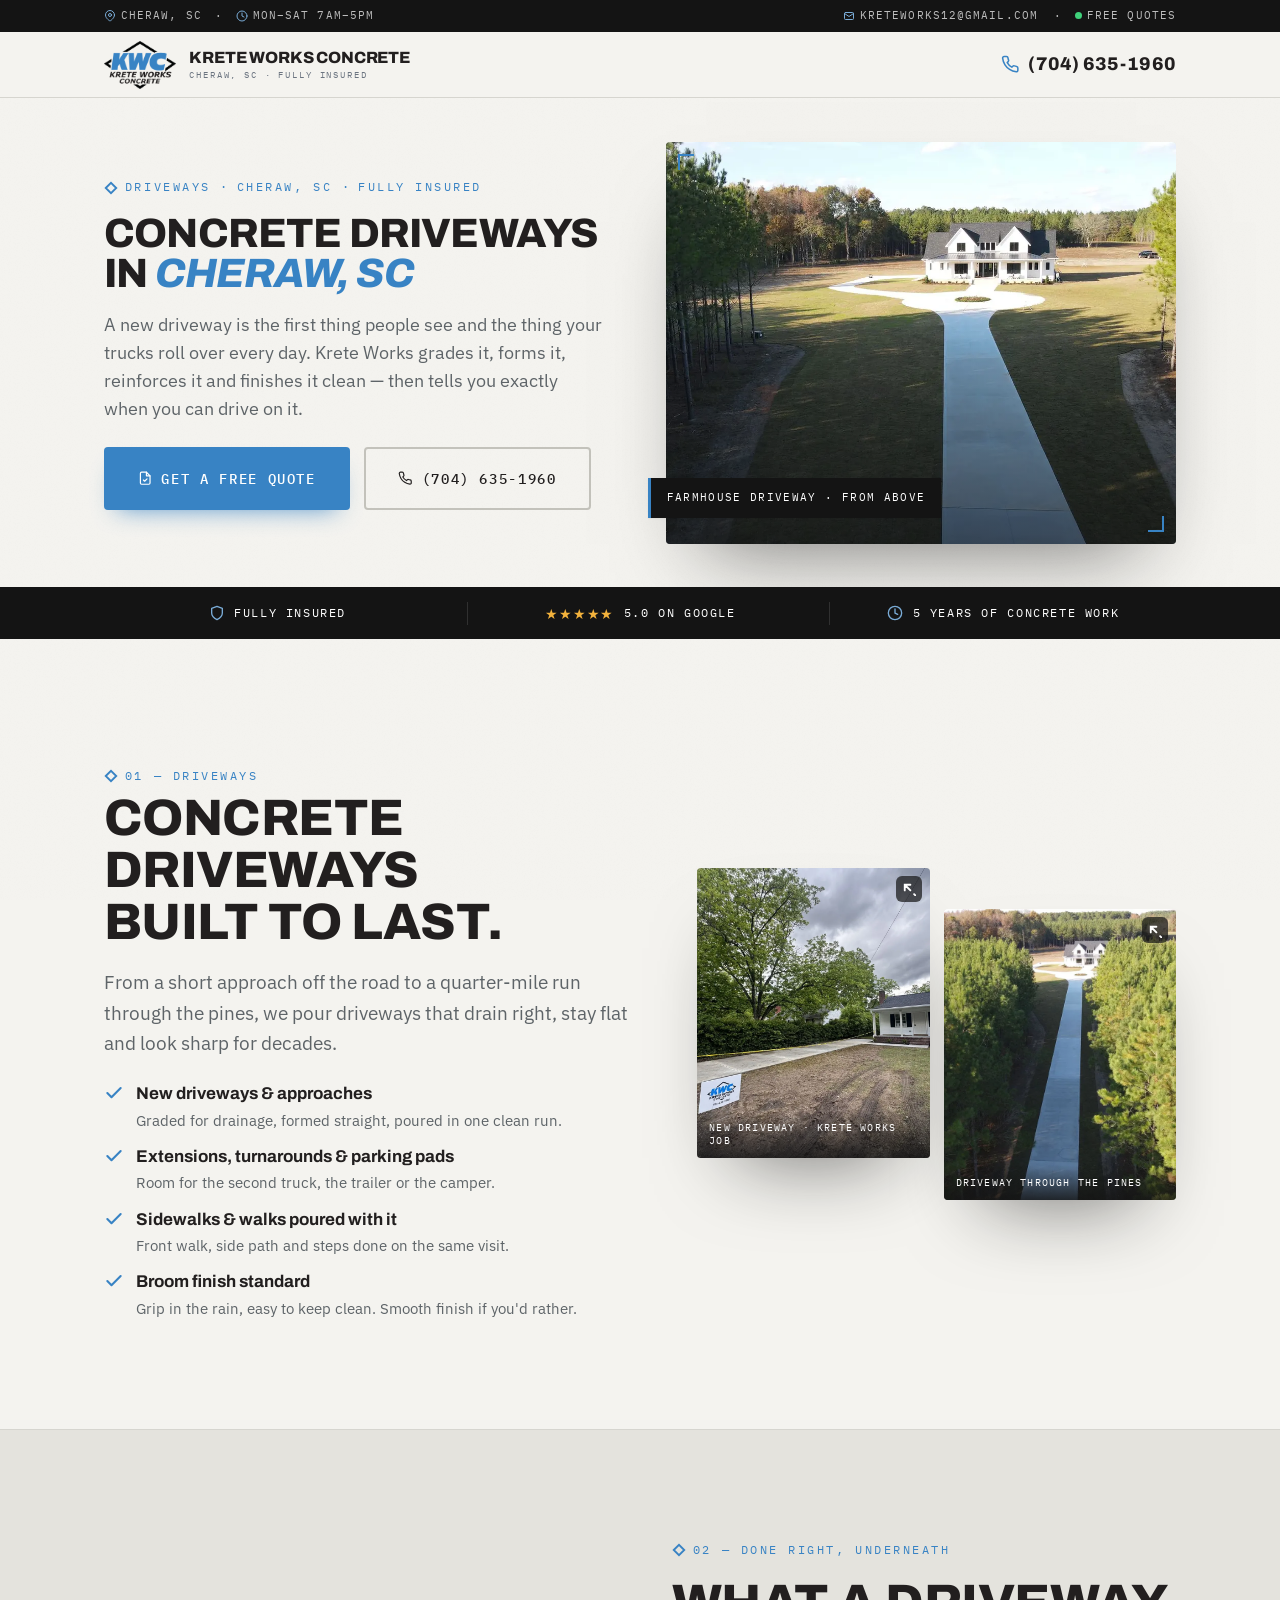
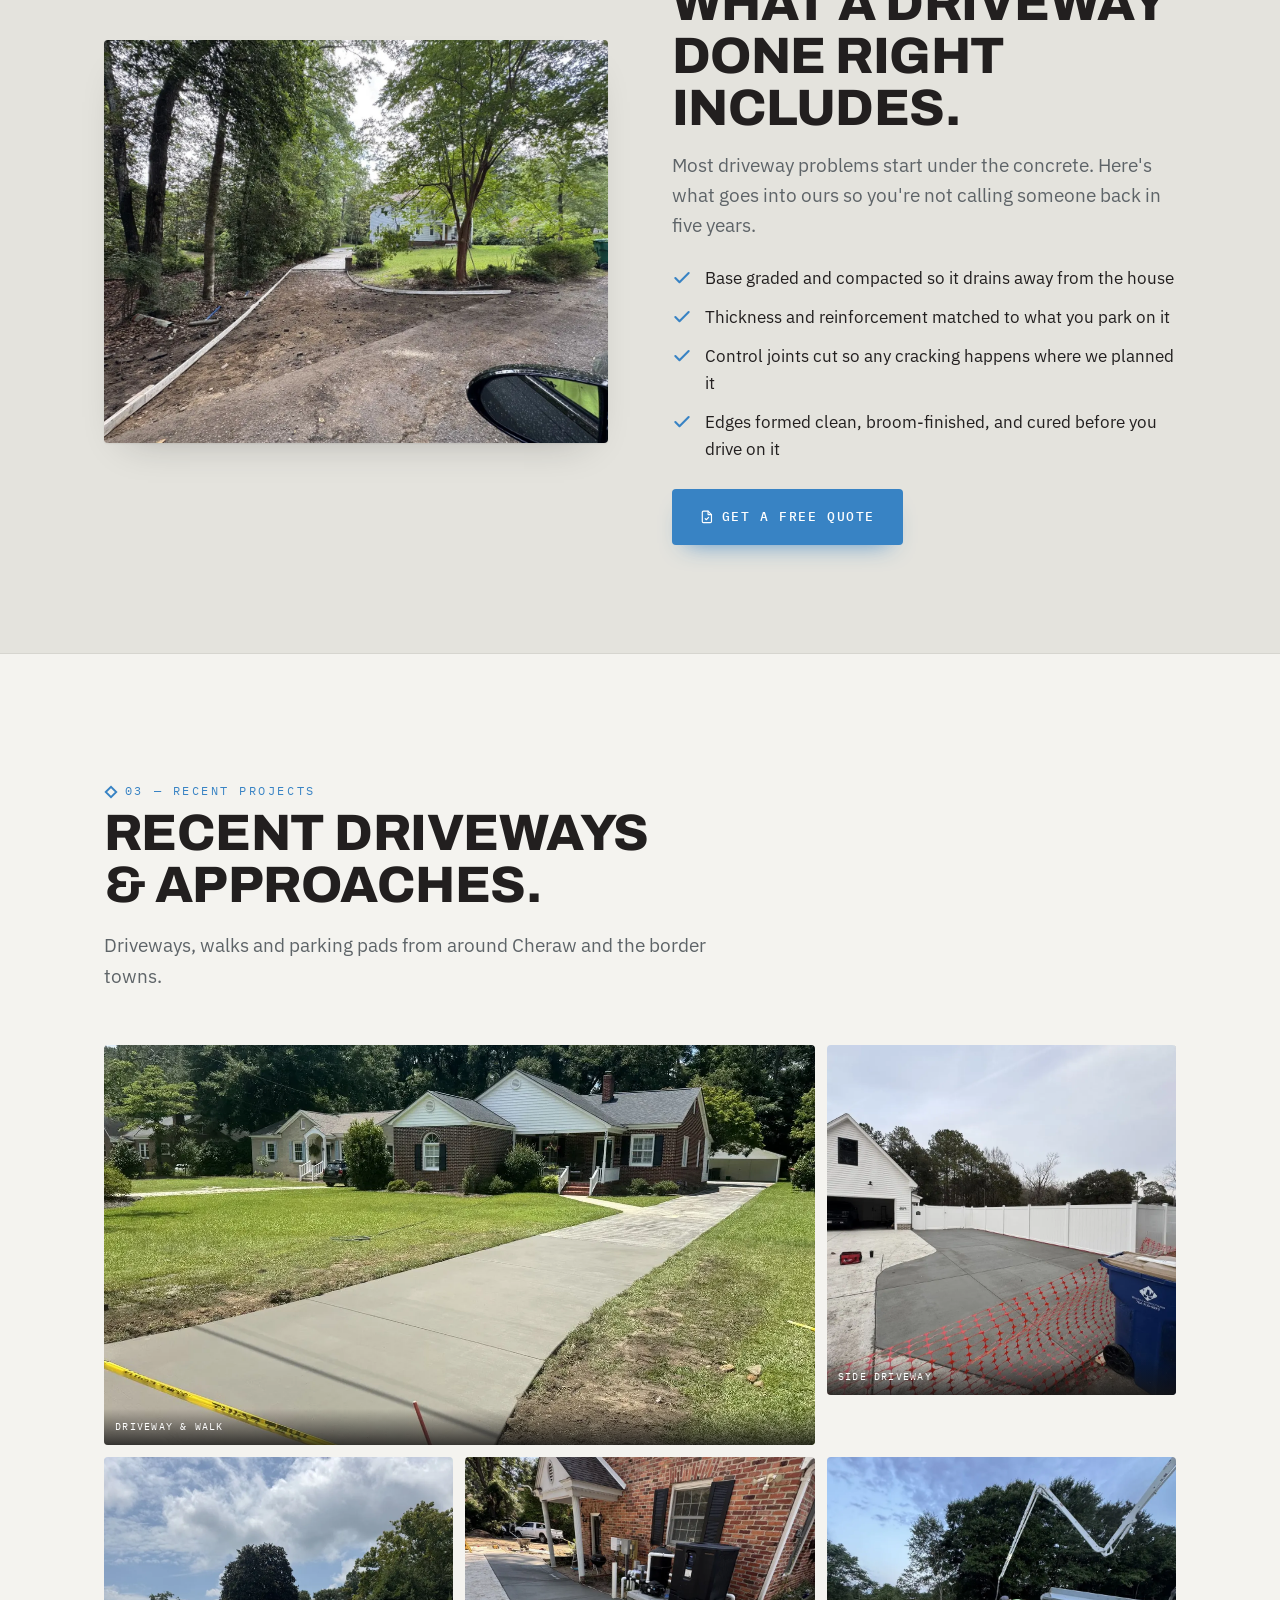
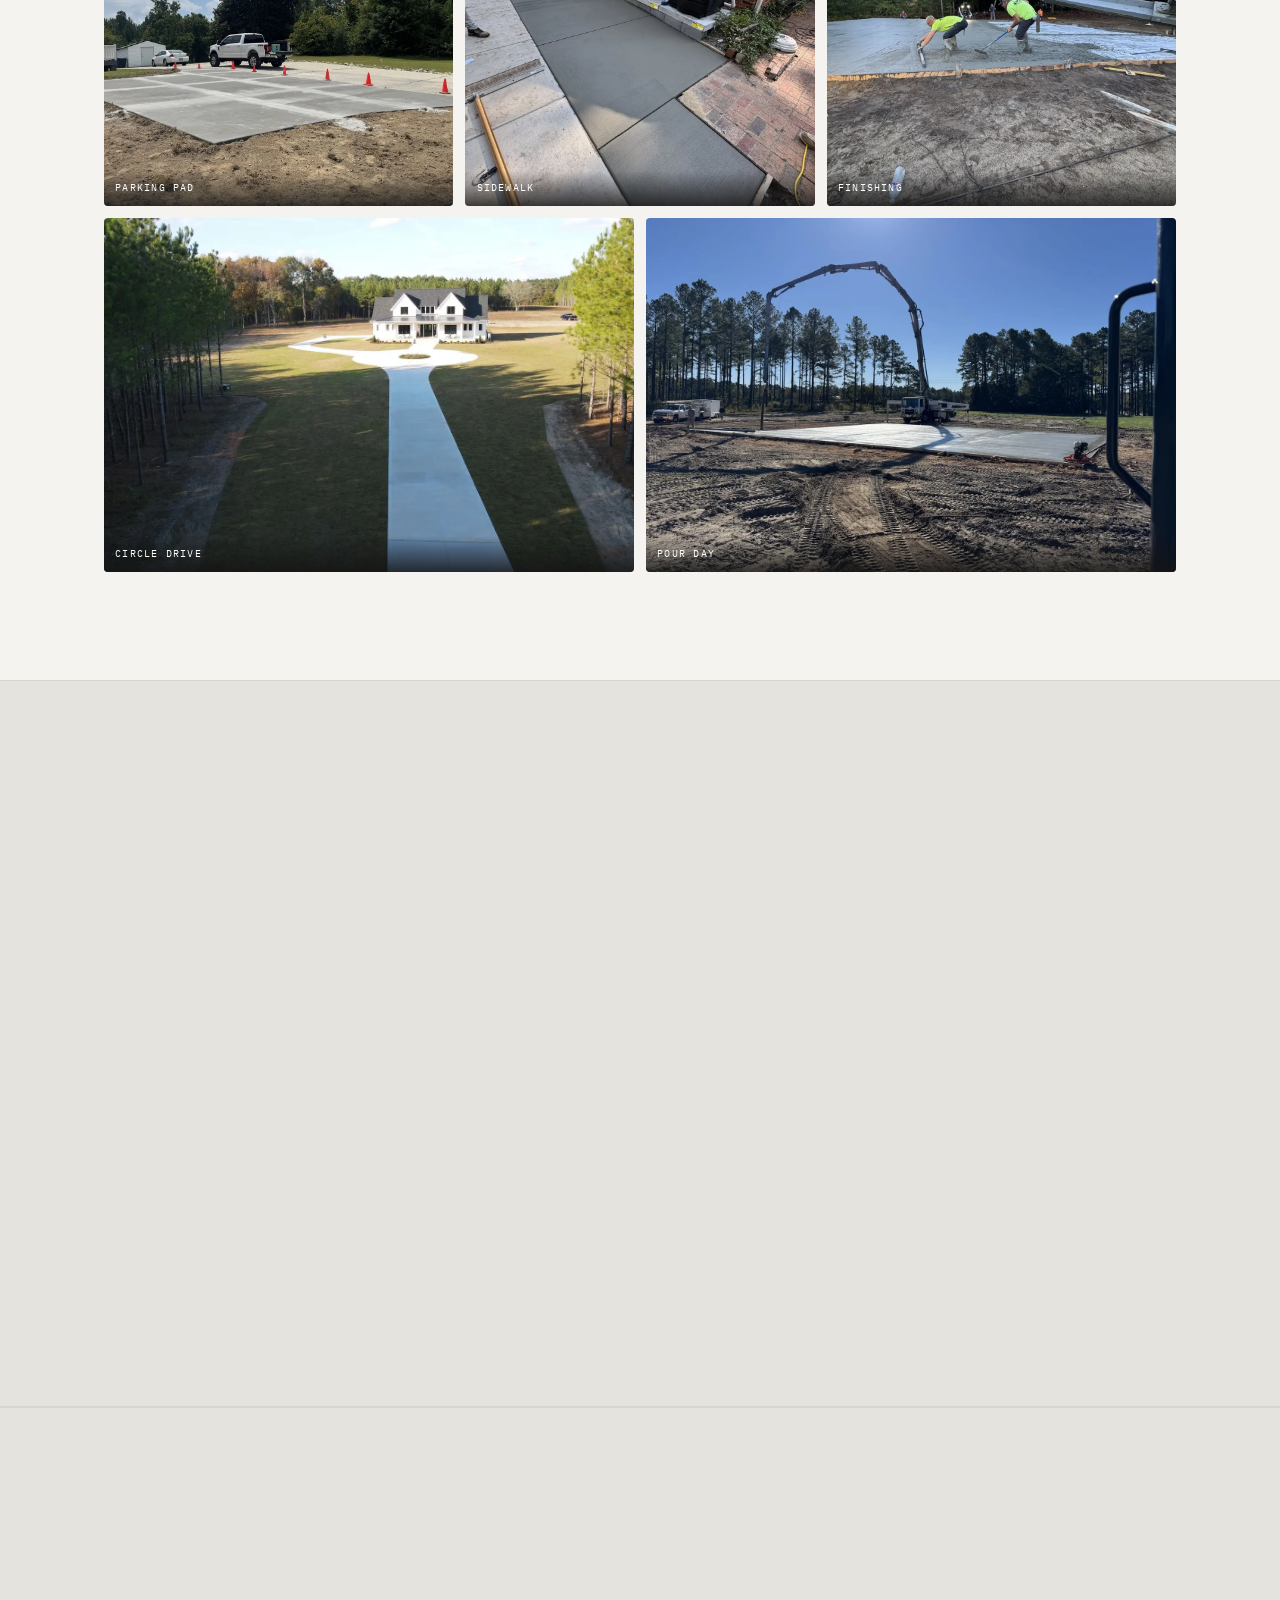
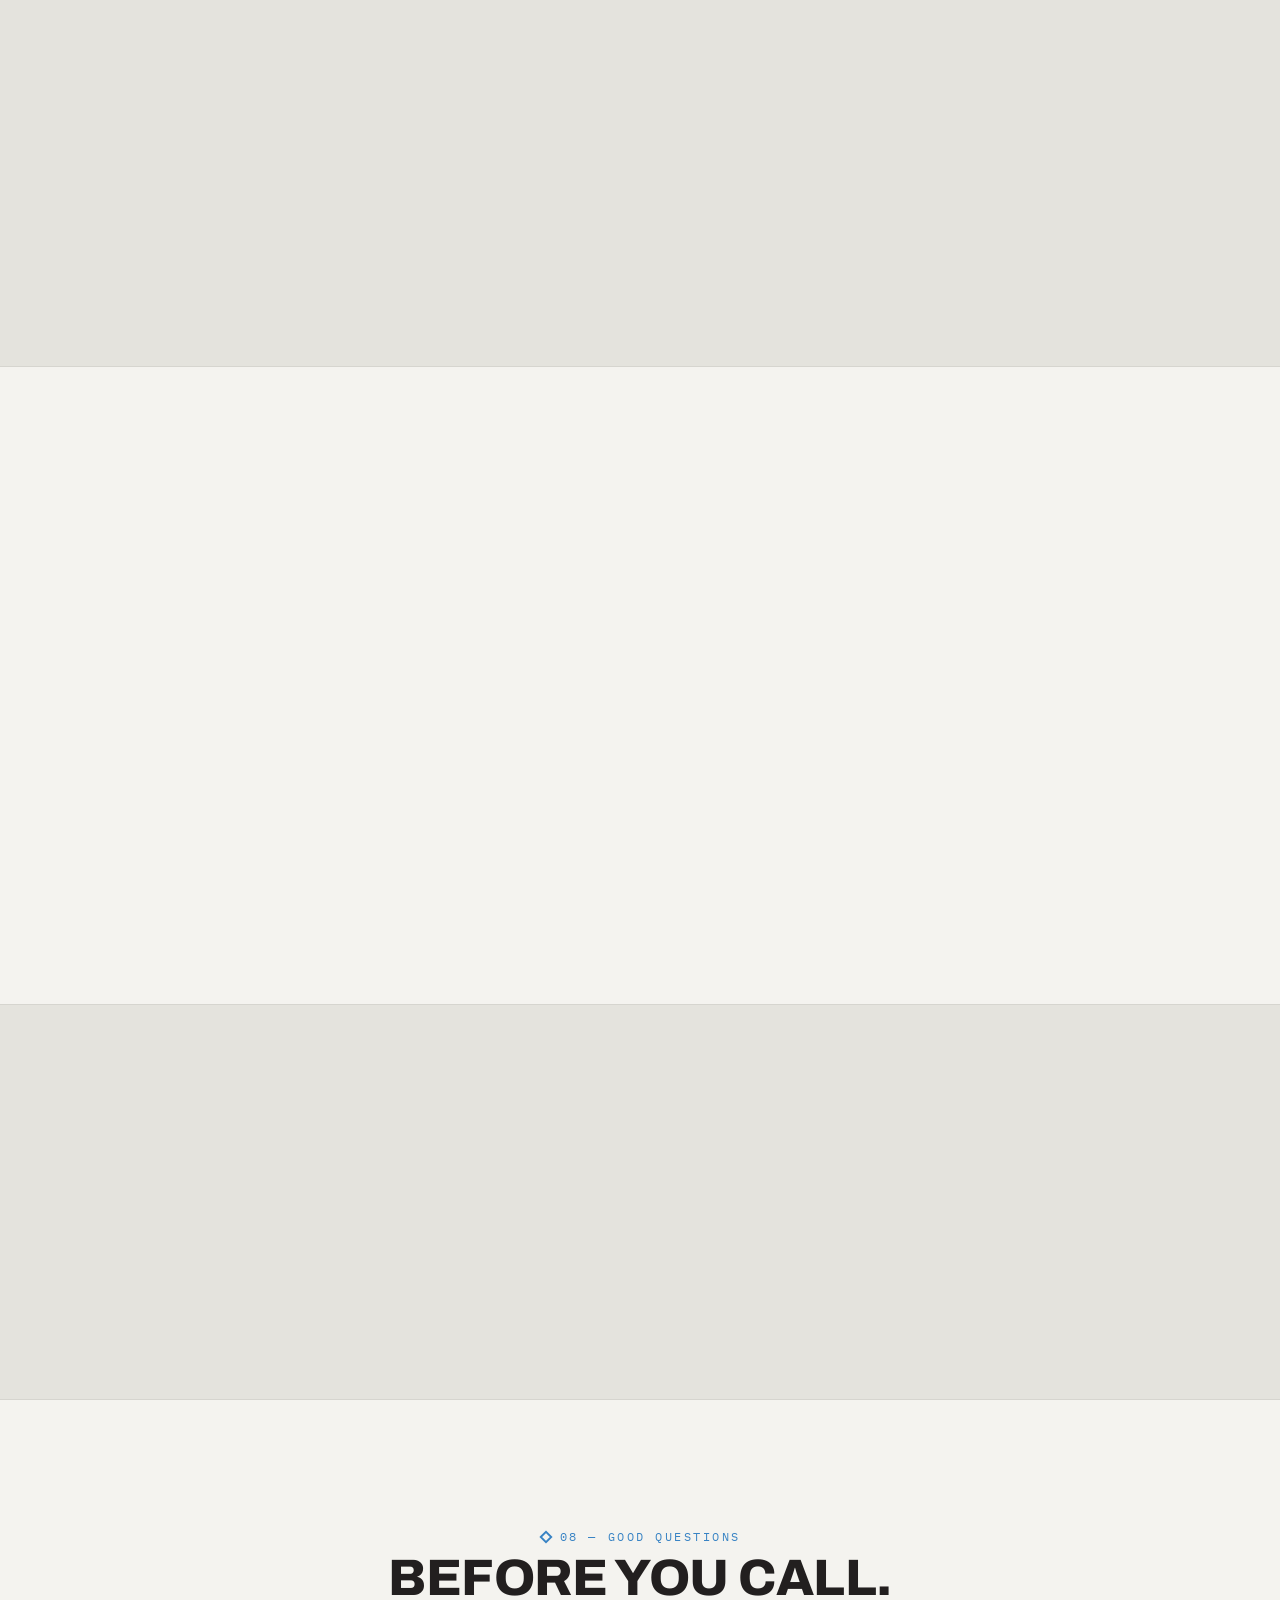
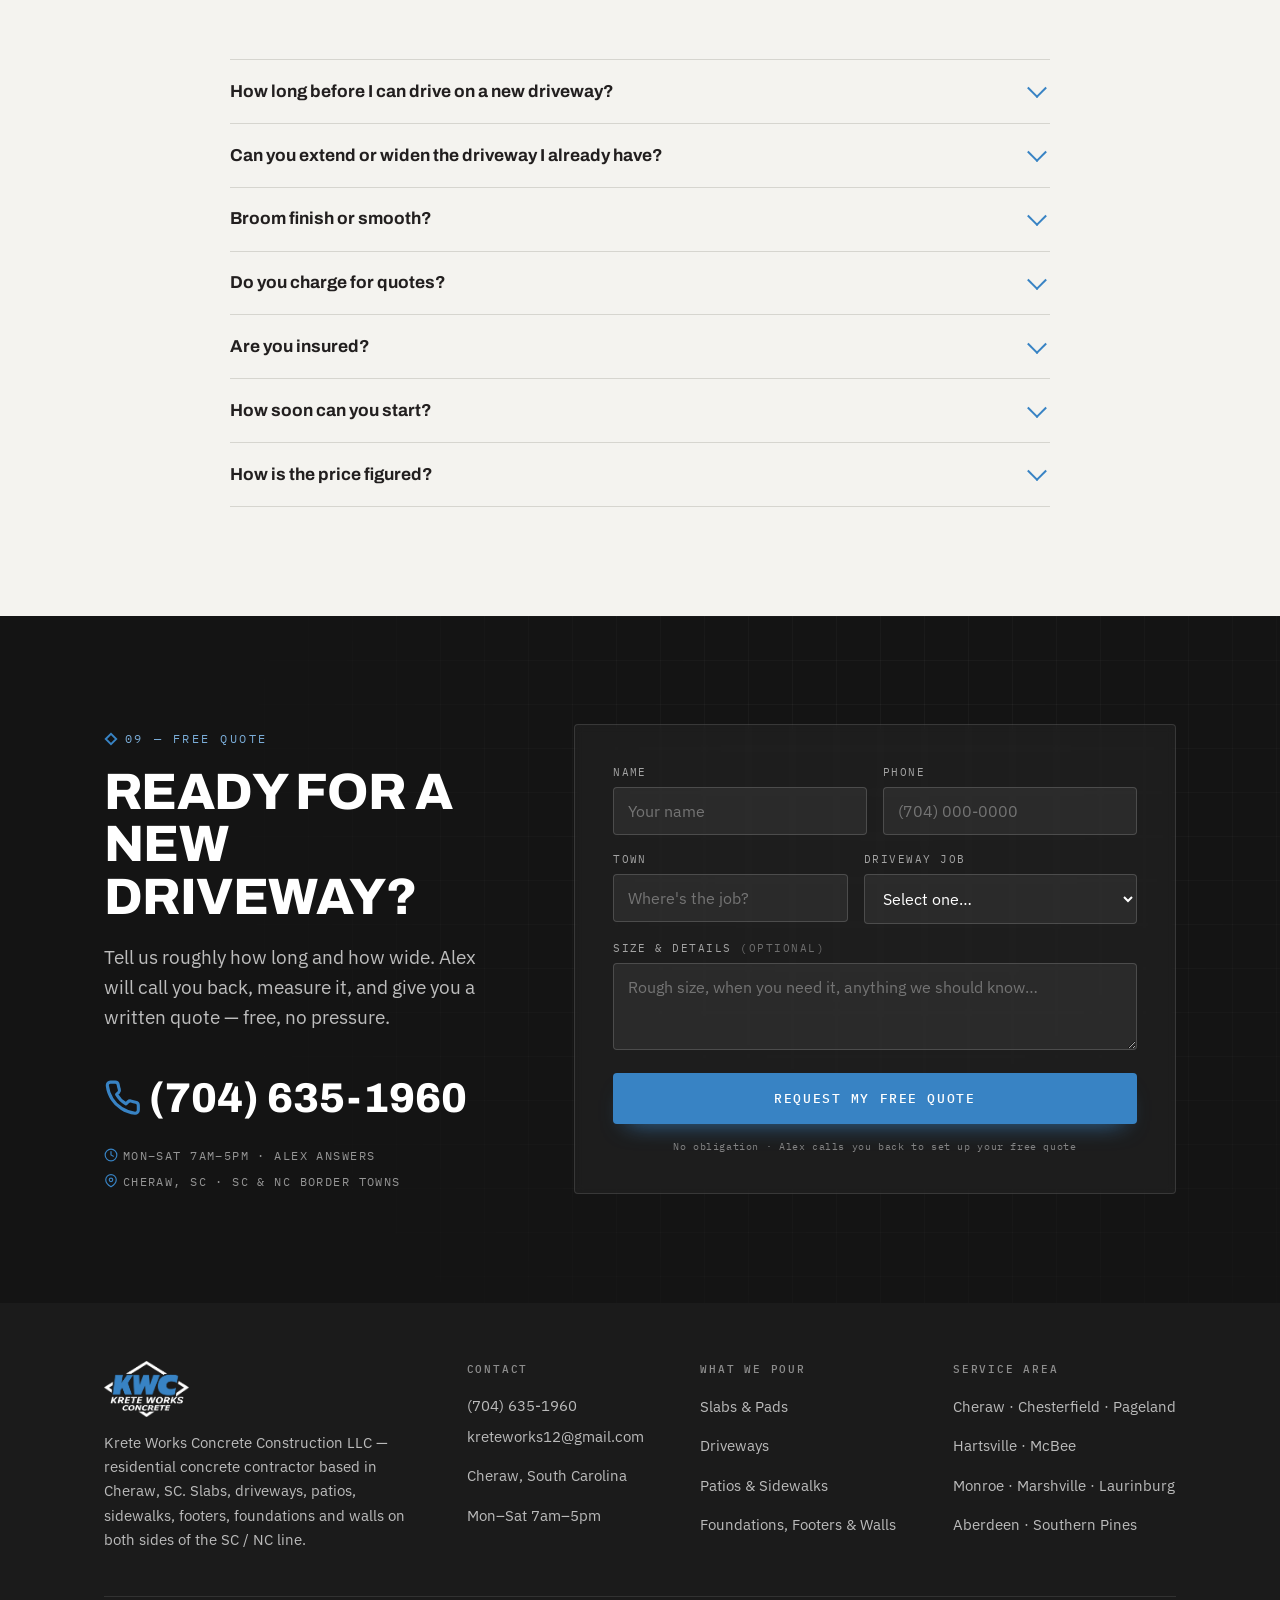
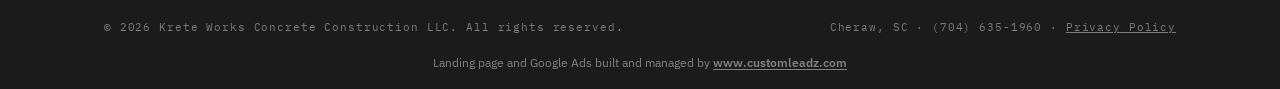
==== driveways.html @ 8f60ac1b "Krete Works Concrete — three Google Ads landing pages (v1) Concrete contractor / slabs & pads / driv" ====
<!DOCTYPE html>
<html lang="en">
<head>
<meta charset="UTF-8">
<meta name="viewport" content="width=device-width, initial-scale=1.0, viewport-fit=cover">
<!-- ===== TRACKING — fill in once the Google Ads account exists (see README.md) =====
<script async src="https://www.googletagmanager.com/gtag/js?id=AW-XXXXXXXXXX"></script>
<script>
  gtag('js', new Date());
  gtag('config', 'AW-XXXXXXXXXX');
  gtag('config', 'AW-XXXXXXXXXX/CALLS_FROM_WEBSITE_LABEL', { 'phone_conversion_number': '(704) 635-1960' });
</script>
===== -->
<script>window.dataLayer = window.dataLayer || []; function gtag(){ dataLayer.push(arguments); }</script>
<script>
if ('scrollRestoration' in history) history.scrollRestoration = 'manual';
addEventListener('pageshow', function () { if (!location.hash) window.scrollTo(0, 0); });
</script>
<title>Concrete Driveways in Cheraw, SC — Krete Works Concrete</title>
<meta name="description" content="New concrete driveways, extensions and approaches in Cheraw, SC and the SC / NC border towns. Fully insured, 5-star rated concrete contractor. Free quotes — (704) 635-1960.">
<meta name="robots" content="noindex, follow">
<link rel="canonical" href="https://kreteworks.vercel.app/driveways">
<link rel="icon" href="images/favicon.png">
<link rel="preconnect" href="https://fonts.googleapis.com">
<link rel="preconnect" href="https://fonts.gstatic.com" crossorigin>
<link href="https://fonts.googleapis.com/css2?family=Archivo:ital,wght@0,700;0,800;0,900;1,800;1,900&family=IBM+Plex+Mono:wght@400;500;600&family=IBM+Plex+Sans:wght@400;500;600&display=swap" rel="stylesheet">
<link rel="stylesheet" href="css/styles.css">
</head>
<body>

<!-- ============ INFO BAR ============ -->
<div class="info-bar">
  <div class="wrap">
    <span><svg viewBox="0 0 24 24" fill="none" stroke="currentColor" stroke-width="2" stroke-linecap="round"><path d="M21 10c0 7-9 12-9 12s-9-5-9-12a9 9 0 0 1 18 0z"/><circle cx="12" cy="10" r="3"/></svg>Cheraw, SC<span class="hide-m"> &nbsp;·&nbsp; <svg viewBox="0 0 24 24" fill="none" stroke="currentColor" stroke-width="2" stroke-linecap="round"><circle cx="12" cy="12" r="10"/><path d="M12 6v6l4 2"/></svg>Mon–Sat 7am–5pm</span></span>
    <span><span class="hide-m"><svg viewBox="0 0 24 24" fill="none" stroke="currentColor" stroke-width="2" stroke-linecap="round"><rect x="3" y="5" width="18" height="14" rx="2"/><path d="m3 7 9 6 9-6"/></svg>kreteworks12@gmail.com &nbsp;·&nbsp;</span><span class="dot"></span>Free Quotes</span>
  </div>
</div>

<!-- ============ HEADER ============ -->
<header class="site-header">
  <div class="wrap">
    <div class="brand">
      <img src="images/logo.png" alt="Krete Works Concrete logo" width="776" height="514">
      <span class="brand-txt"><b>Krete Works Concrete</b><span>Cheraw, SC · Fully Insured</span></span>
    </div>
    <a class="header-phone" href="tel:+17046351960"><svg viewBox="0 0 24 24" fill="none" stroke="currentColor" stroke-width="2" stroke-linecap="round" stroke-linejoin="round"><path d="M22 16.92v3a2 2 0 0 1-2.18 2 19.79 19.79 0 0 1-8.63-3.07 19.5 19.5 0 0 1-6-6 19.79 19.79 0 0 1-3.07-8.67A2 2 0 0 1 4.11 2h3a2 2 0 0 1 2 1.72c.13.96.36 1.9.7 2.81a2 2 0 0 1-.45 2.11L8.09 9.91a16 16 0 0 0 6 6l1.27-1.27a2 2 0 0 1 2.11-.45c.9.34 1.85.57 2.81.7A2 2 0 0 1 22 16.92z"/></svg><span class="num">(704) 635-1960</span></a>
  </div>
</header>

<!-- ============ HERO ============ -->
<section class="hero">
  <div class="wrap hero-inner">
    <div class="hero-copy">
      <p class="eyebrow reveal">Driveways · <span class="hide-m">Cheraw, SC · </span>Fully Insured</p>
      <h1 class="h-xl reveal d1">Concrete Driveways<br>in <span class="accent" data-city>Cheraw, SC</span></h1>
      <p class="lead reveal d2">A new driveway is the first thing people see and the thing your trucks roll over every day. Krete Works grades it, forms it, reinforces it and finishes it clean — then tells you exactly when you can drive on it.</p>
      <div class="hero-actions reveal d3">
        <a class="btn btn-primary btn-lg" href="#quote"><svg viewBox="0 0 24 24" fill="none" stroke="currentColor" stroke-width="2" stroke-linecap="round" stroke-linejoin="round"><path d="M14 2H6a2 2 0 0 0-2 2v16a2 2 0 0 0 2 2h12a2 2 0 0 0 2-2V8z"/><path d="M14 2v6h6M9 15l2 2 4-4"/></svg>Get a Free Quote</a>
        <a class="btn btn-ghost btn-lg" href="tel:+17046351960"><svg viewBox="0 0 24 24" fill="none" stroke="currentColor" stroke-width="2" stroke-linecap="round" stroke-linejoin="round"><path d="M22 16.92v3a2 2 0 0 1-2.18 2 19.79 19.79 0 0 1-8.63-3.07 19.5 19.5 0 0 1-6-6 19.79 19.79 0 0 1-3.07-8.67A2 2 0 0 1 4.11 2h3a2 2 0 0 1 2 1.72c.13.96.36 1.9.7 2.81a2 2 0 0 1-.45 2.11L8.09 9.91a16 16 0 0 0 6 6l1.27-1.27a2 2 0 0 1 2.11-.45c.9.34 1.85.57 2.81.7A2 2 0 0 1 22 16.92z"/></svg>(704) 635-1960</a>
      </div>
    </div>
    <div class="hero-media reveal d2">
      <div class="frame">
        <span class="corner-tick tl"></span>
        <span class="corner-tick br"></span>
        <img src="images/driveway-drone-house.webp" alt="Drone view of a long new concrete driveway and circle drive leading to a white farmhouse" width="1400" height="788" fetchpriority="high">
      </div>
      <span class="hero-tag">Farmhouse driveway · from above</span>
    </div>
  </div>
</section>

<!-- ============ TRUST STRIP ============ -->
<div class="trust-strip">
  <div class="wrap">
    <div class="t"><svg viewBox="0 0 24 24" fill="none" stroke="currentColor" stroke-width="2" stroke-linecap="round" stroke-linejoin="round"><path d="M12 22s8-4 8-10V5l-8-3-8 3v7c0 6 8 10 8 10z"/></svg>Fully Insured</div>
    <div class="t"><span class="stars">★★★★★</span>5.0 on Google</div>
    <div class="t"><svg viewBox="0 0 24 24" fill="none" stroke="currentColor" stroke-width="2" stroke-linecap="round"><circle cx="12" cy="12" r="10"/><path d="M12 6v6l4 2"/></svg>5 Years of Concrete Work</div>
  </div>
</div>

<!-- ============ THE WORK ============ -->
<section class="section" id="work">
  <div class="wrap work">
    <div class="work-copy reveal">
      <div class="section-head">
        <p class="eyebrow">01 — Driveways</p>
        <h2 class="h-lg">Concrete driveways<br>built to last.</h2>
        <p class="lead">From a short approach off the road to a quarter-mile run through the pines, we pour driveways that drain right, stay flat and look sharp for decades.</p>
      </div>
      <ul class="work-list">
        <li><svg viewBox="0 0 24 24" fill="none" stroke="currentColor" stroke-width="2.5" stroke-linecap="round" stroke-linejoin="round"><path d="M20 6 9 17l-5-5"/></svg><div><b>New driveways &amp; approaches</b><span>Graded for drainage, formed straight, poured in one clean run.</span></div></li>
        <li><svg viewBox="0 0 24 24" fill="none" stroke="currentColor" stroke-width="2.5" stroke-linecap="round" stroke-linejoin="round"><path d="M20 6 9 17l-5-5"/></svg><div><b>Extensions, turnarounds &amp; parking pads</b><span>Room for the second truck, the trailer or the camper.</span></div></li>
        <li><svg viewBox="0 0 24 24" fill="none" stroke="currentColor" stroke-width="2.5" stroke-linecap="round" stroke-linejoin="round"><path d="M20 6 9 17l-5-5"/></svg><div><b>Sidewalks &amp; walks poured with it</b><span>Front walk, side path and steps done on the same visit.</span></div></li>
        <li><svg viewBox="0 0 24 24" fill="none" stroke="currentColor" stroke-width="2.5" stroke-linecap="round" stroke-linejoin="round"><path d="M20 6 9 17l-5-5"/></svg><div><b>Broom finish standard</b><span>Grip in the rain, easy to keep clean. Smooth finish if you'd rather.</span></div></li>
      </ul>
    </div>
    <div class="work-pics reveal d1">
      <button type="button" class="work-pic" aria-label="Expand photo: New driveway · Krete Works job"><img src="images/driveway-yard-sign.webp" alt="New concrete driveway at a white house with a Krete Works yard sign" loading="lazy" width="1400" height="1050"><span class="cap">New driveway · Krete Works job</span></button>
      <button type="button" class="work-pic" aria-label="Expand photo: Driveway through the pines"><img src="images/hero-driveway-drone.webp" alt="Drone view of a concrete driveway through pine trees" loading="lazy" width="1400" height="1050"><span class="cap">Driveway through the pines</span></button>
    </div>
  </div>
</section>

<!-- ============ DONE RIGHT, UNDERNEATH ============ -->
<section class="section band">
  <div class="wrap split">
    <div class="split-media reveal"><img src="images/driveway-wooded.webp" alt="New concrete driveway through a wooded lot to a white house" loading="lazy" width="1400" height="1050"></div>
    <div class="reveal d1">
      <p class="eyebrow">02 — Done Right, Underneath</p>
      <h2 class="h-lg">What a driveway<br>done right includes.</h2>
      <p class="lead" style="margin-top:1rem">Most driveway problems start under the concrete. Here's what goes into ours so you're not calling someone back in five years.</p>
      <ul><li><svg viewBox="0 0 24 24" fill="none" stroke="currentColor" stroke-width="2.5" stroke-linecap="round" stroke-linejoin="round"><path d="M20 6 9 17l-5-5"/></svg> Base graded and compacted so it drains away from the house</li><li><svg viewBox="0 0 24 24" fill="none" stroke="currentColor" stroke-width="2.5" stroke-linecap="round" stroke-linejoin="round"><path d="M20 6 9 17l-5-5"/></svg> Thickness and reinforcement matched to what you park on it</li><li><svg viewBox="0 0 24 24" fill="none" stroke="currentColor" stroke-width="2.5" stroke-linecap="round" stroke-linejoin="round"><path d="M20 6 9 17l-5-5"/></svg> Control joints cut so any cracking happens where we planned it</li><li><svg viewBox="0 0 24 24" fill="none" stroke="currentColor" stroke-width="2.5" stroke-linecap="round" stroke-linejoin="round"><path d="M20 6 9 17l-5-5"/></svg> Edges formed clean, broom-finished, and cured before you drive on it</li></ul>
      <a class="btn btn-primary" href="#quote"><svg viewBox="0 0 24 24" fill="none" stroke="currentColor" stroke-width="2" stroke-linecap="round" stroke-linejoin="round"><path d="M14 2H6a2 2 0 0 0-2 2v16a2 2 0 0 0 2 2h12a2 2 0 0 0 2-2V8z"/><path d="M14 2v6h6M9 15l2 2 4-4"/></svg>Get a Free Quote</a>
    </div>
  </div>
</section>

<!-- ============ RECENT WORK ============ -->
<section class="section" id="gallery">
  <div class="wrap">
    <div class="section-head reveal">
      <p class="eyebrow">03 — Recent Projects</p>
      <h2 class="h-lg">Recent driveways<br>&amp; approaches.</h2>
      <p class="lead">Driveways, walks and parking pads from around Cheraw and the border towns.</p>
    </div>
    <div class="gallery reveal d1"><figure class="g-wide"><img src="images/driveway-brick-ranch.webp" alt="New concrete driveway and sidewalk at a brick ranch house" loading="lazy"><figcaption>Driveway &amp; walk</figcaption></figure><figure class="g-sq"><img src="images/driveway-fence.webp" alt="Fresh concrete driveway beside a white vinyl fence" loading="lazy"><figcaption>Side driveway</figcaption></figure><figure class="g-sq"><img src="images/driveway-cones.webp" alt="Freshly poured concrete parking pad with cones" loading="lazy"><figcaption>Parking pad</figcaption></figure><figure class="g-sq"><img src="images/sidewalk-house.webp" alt="New concrete sidewalk beside a brick house" loading="lazy"><figcaption>Sidewalk</figcaption></figure><figure class="g-sq"><img src="images/crew-finishing.webp" alt="Crew finishing a fresh concrete pour" loading="lazy"><figcaption>Finishing</figcaption></figure><figure class="g-half"><img src="images/driveway-drone-house.webp" alt="Drone view of a circle driveway at a farmhouse" loading="lazy"><figcaption>Circle drive</figcaption></figure><figure class="g-half"><img src="images/crew-pump-truck.webp" alt="Pump truck boom pouring a large flat slab" loading="lazy"><figcaption>Pour day</figcaption></figure></div>
  </div>
</section>

<!-- ============ WHY KRETE WORKS ============ -->
<section class="section band" id="why">
  <div class="wrap">
    <div class="section-head reveal">
      <p class="eyebrow">04 — Why Krete Works</p>
      <h2 class="h-lg">Proactive, professional,<br>and easy to reach.</h2>
      <p class="lead">Alex runs the crew and answers the phone. You deal with the person who's accountable for the work — from the first call to the final cleanup.</p>
    </div>
    <div class="features reveal d1">
      <div class="feature"><div class="k">01</div><h3>Proactive</h3><p>We call you with the schedule and the next step — you never have to chase us down for an update.</p></div>
      <div class="feature"><div class="k">02</div><h3>Clear Communication</h3><p>A written quote, a real start date, and a straight answer when you have a question.</p></div>
      <div class="feature"><div class="k">03</div><h3>Professional</h3><p>Show up on time, pour it the way it should be poured, finish it clean.</p></div>
      <div class="feature"><div class="k">04</div><h3>Clean Job Site</h3><p>Forms pulled, debris hauled, property left the way we found it — minus the old dirt, plus new concrete.</p></div>
    </div>
  </div>
</section>

<!-- ============ REVIEWS ============ -->
<section class="section band" id="reviews">
  <div class="wrap">
    <div class="section-head center reveal">
      <p class="eyebrow">05 — What Customers Say</p>
      <h2 class="h-lg">Rated 5 stars<br>on Google.</h2>
    </div>
    <div class="review-banner reveal d1">
      <div class="big"><b>5.0</b><span><span class="stars">★★★★★</span><small>Google rating</small></span></div>
      <p>Every Krete Works review on Google is five stars — from homeowners and builders on both sides of the SC / NC line.</p>
    </div>
    <!-- TODO (README): paste 3 verbatim Google reviews here once Alex sends the GBP link.
    <div class="reviews reveal d1">
      <blockquote class="review"><div class="stars">★★★★★</div><p>"…"</p><div class="who">— First L., Town</div></blockquote>
    </div>
    -->
  </div>
</section>

<!-- ============ HOW IT WORKS ============ -->
<section class="section" id="how">
  <div class="wrap">
    <div class="section-head reveal">
      <p class="eyebrow">06 — How It Works</p>
      <h2 class="h-lg">Three steps<br>to new concrete.</h2>
    </div>
    <div class="steps reveal d1">
      <div class="step"><div class="n">1</div><h3>Call or send the form</h3><p>Tell Alex what you need poured and where. He'll call you back to set up a time to look at it.</p></div>
      <div class="step"><div class="n">2</div><h3>Site visit &amp; written quote</h3><p>Alex measures the site, talks through prep, thickness and finish, and gives you one written price. Free, no pressure.</p></div>
      <div class="step"><div class="n">3</div><h3>We pour it &amp; clean up</h3><p>You get a start date, updates along the way, a clean finish, and the all-clear on when you can use it.</p></div>
    </div>
  </div>
</section>

<!-- ============ SERVICE AREA ============ -->
<section class="band section" id="area" style="padding-block:clamp(40px,6vw,72px)">
  <div class="wrap area-inner reveal">
    <div>
      <p class="eyebrow">07 — Where We Work</p>
      <h2 class="h-md" style="text-transform:uppercase">Based in Cheraw, SC —<br>pouring on both sides of the line</h2>
    </div>
    <div class="cties"><span class="chip sc">Cheraw</span><span class="chip sc">Chesterfield</span><span class="chip sc">Pageland</span><span class="chip sc">Hartsville</span><span class="chip sc">McBee</span><span class="chip nc">Monroe</span><span class="chip nc">Marshville</span><span class="chip nc">Aberdeen</span><span class="chip nc">Southern Pines</span><span class="chip nc">Laurinburg</span></div>
  </div>
</section>

<!-- ============ FAQ ============ -->
<section class="section" id="faq">
  <div class="wrap">
    <div class="section-head center reveal">
      <p class="eyebrow">08 — Good Questions</p>
      <h2 class="h-lg">Before you call.</h2>
    </div>
    <div class="faq reveal d1"><details><summary>How long before I can drive on a new driveway?</summary><p>You can usually walk on it the next day. Alex will tell you exactly when it's ready for cars and when it's ready for trucks — it depends on the weather and the mix.</p></details><details><summary>Can you extend or widen the driveway I already have?</summary><p>Yes. We tie the new pour into the existing slab so it drains right and looks like it belongs.</p></details><details><summary>Broom finish or smooth?</summary><p>Broom finish is standard on driveways — it gives you grip when it's wet. If you want a smooth or different finish, just say so when Alex quotes it.</p></details><details><summary>Do you charge for quotes?</summary><p>No. Quotes are free. Alex comes out, measures the site, talks through prep, thickness and finish, and gives you a written price before any work starts.</p></details><details><summary>Are you insured?</summary><p>Yes — Krete Works Concrete is fully insured.</p></details><details><summary>How soon can you start?</summary><p>It depends on the season and what's already on the schedule. Tell Alex when you need it done and he'll give you a straight answer with the quote, not a guess.</p></details><details><summary>How is the price figured?</summary><p>Size, thickness, how much site prep the ground needs, reinforcement, and the finish you want. All of it goes into one written number up front.</p></details></div>
  </div>
</section>

<!-- ============ CTA + QUOTE FORM ============ -->
<section class="cta-band section" id="quote">
  <div class="wrap cta-grid">
    <div class="reveal">
      <p class="eyebrow on-dark">09 — Free Quote</p>
      <h2 class="h-lg">Ready for a<br>new driveway?</h2>
      <p class="lead">Tell us roughly how long and how wide. Alex will call you back, measure it, and give you a written quote — free, no pressure.</p>
      <div class="cta-contact">
        <a class="big-phone" href="tel:+17046351960"><svg viewBox="0 0 24 24" fill="none" stroke="currentColor" stroke-width="2" stroke-linecap="round" stroke-linejoin="round"><path d="M22 16.92v3a2 2 0 0 1-2.18 2 19.79 19.79 0 0 1-8.63-3.07 19.5 19.5 0 0 1-6-6 19.79 19.79 0 0 1-3.07-8.67A2 2 0 0 1 4.11 2h3a2 2 0 0 1 2 1.72c.13.96.36 1.9.7 2.81a2 2 0 0 1-.45 2.11L8.09 9.91a16 16 0 0 0 6 6l1.27-1.27a2 2 0 0 1 2.11-.45c.9.34 1.85.57 2.81.7A2 2 0 0 1 22 16.92z"/></svg>(704) 635-1960</a>
        <div class="cta-meta">
          <span><svg viewBox="0 0 24 24" fill="none" stroke="currentColor" stroke-width="2" stroke-linecap="round"><circle cx="12" cy="12" r="10"/><path d="M12 6v6l4 2"/></svg>Mon–Sat 7am–5pm · Alex answers</span>
          <span><svg viewBox="0 0 24 24" fill="none" stroke="currentColor" stroke-width="2" stroke-linecap="round"><path d="M21 10c0 7-9 12-9 12s-9-5-9-12a9 9 0 0 1 18 0z"/><circle cx="12" cy="10" r="3"/></svg>Cheraw, SC · SC &amp; NC border towns</span>
        </div>
      </div>
    </div>
    <form class="quote-form reveal d1" action="https://api.web3forms.com/submit" method="POST">
      <input type="hidden" name="access_key" value="c8be3e44-b3d4-45d2-a7a7-e855629d4811">
      <input type="hidden" name="subject" value="New quote request — Krete Works (Driveways)">
      <input type="hidden" name="from_name" value="Krete Works Landing Page">
      <input type="hidden" name="redirect" value="https://kreteworks.vercel.app/thank-you">
      <input type="hidden" name="page" value="Driveways">
      <input type="checkbox" name="botcheck" class="hp" tabindex="-1" autocomplete="off">
      <div class="frow">
        <div class="field"><label for="name">Name</label><input id="name" name="name" type="text" placeholder="Your name" required autocomplete="name"></div>
        <div class="field"><label for="phone">Phone</label><input id="phone" name="phone" type="tel" placeholder="(704) 000-0000" required autocomplete="tel"></div>
      </div>
      <div class="frow">
        <div class="field"><label for="town">Town</label><input id="town" name="town" type="text" placeholder="Where's the job?" required></div>
        <div class="field"><label for="service">Driveway Job</label>
          <select id="service" name="service" required><option value="" disabled selected>Select one…</option><option>New Driveway / Approach</option><option>Driveway Extension / Widening</option><option>Parking Pad / Turnaround</option><option>Sidewalk / Walkway</option><option>Other / Not Sure</option></select>
        </div>
      </div>
      <div class="field"><label for="details">Size &amp; Details <span style="opacity:.6">(optional)</span></label><textarea id="details" name="details" rows="3" placeholder="Rough size, when you need it, anything we should know…"></textarea></div>
      <button type="submit" class="btn btn-primary">Request My Free Quote</button>
      <p class="form-note">No obligation · Alex calls you back to set up your free quote</p>
    </form>
  </div>
</section>

<!-- ============ FOOTER ============ -->
<footer class="site-footer">
  <div class="wrap">
    <div class="footer-grid">
      <div class="foot-col">
        <img class="foot-logo" src="images/logo-white.png" alt="Krete Works Concrete" width="777" height="513">
        <p style="margin-top:.2rem;max-width:34ch">Krete Works Concrete Construction LLC — residential concrete contractor based in Cheraw, SC. Slabs, driveways, patios, sidewalks, footers, foundations and walls on both sides of the SC / NC line.</p>
      </div>
      <div class="foot-col">
        <h4>Contact</h4>
        <a href="tel:+17046351960">(704) 635-1960</a>
        <a href="mailto:kreteworks12@gmail.com">kreteworks12@gmail.com</a>
        <p>Cheraw, South Carolina</p>
        <p>Mon–Sat 7am–5pm</p>
      </div>
      <div class="foot-col">
        <h4>What We Pour</h4>
        <p>Slabs &amp; Pads</p>
        <p>Driveways</p>
        <p>Patios &amp; Sidewalks</p>
        <p>Foundations, Footers &amp; Walls</p>
      </div>
      <div class="foot-col">
        <h4>Service Area</h4>
        <p>Cheraw · Chesterfield · Pageland</p>
        <p>Hartsville · McBee</p>
        <p>Monroe · Marshville · Laurinburg</p>
        <p>Aberdeen · Southern Pines</p>
      </div>
    </div>
    <div class="foot-bottom">
      <span>© <span data-year>2026</span> Krete Works Concrete Construction LLC. All rights reserved.</span>
      <span>Cheraw, SC · (704) 635-1960 · <a href="privacy" style="color:inherit;text-decoration:underline">Privacy Policy</a></span>
    </div>
  </div>
  <div class="cl-credit">Landing page and Google Ads built and managed by <a href="https://www.customleadz.com" target="_blank" rel="noopener">www.customleadz.com</a></div>
</footer>

<!-- ============ STICKY MOBILE BAR (sticky, after the footer — Safari recipe) ============ -->
<div class="mobile-bar">
  <a class="mb-call" href="tel:+17046351960"><svg viewBox="0 0 24 24" fill="none" stroke="currentColor" stroke-width="2" stroke-linecap="round" stroke-linejoin="round"><path d="M22 16.92v3a2 2 0 0 1-2.18 2 19.79 19.79 0 0 1-8.63-3.07 19.5 19.5 0 0 1-6-6 19.79 19.79 0 0 1-3.07-8.67A2 2 0 0 1 4.11 2h3a2 2 0 0 1 2 1.72c.13.96.36 1.9.7 2.81a2 2 0 0 1-.45 2.11L8.09 9.91a16 16 0 0 0 6 6l1.27-1.27a2 2 0 0 1 2.11-.45c.9.34 1.85.57 2.81.7A2 2 0 0 1 22 16.92z"/></svg>(704) 635-1960</a>
  <a class="mb-quote" href="#quote"><svg viewBox="0 0 24 24" fill="none" stroke="currentColor" stroke-width="2" stroke-linecap="round" stroke-linejoin="round"><path d="M14 2H6a2 2 0 0 0-2 2v16a2 2 0 0 0 2 2h12a2 2 0 0 0 2-2V8z"/><path d="M14 2v6h6M9 15l2 2 4-4"/></svg>Get Quote</a>
</div>

<!-- Lightbox -->
<div class="lightbox" id="lightbox" aria-hidden="true">
  <button class="lightbox-close" type="button" aria-label="Close">&times;</button>
  <img src="" alt="">
</div>

<script src="js/main.js"></script>
</body>
</html>
---- css/styles.css ----
/* =========================================================
   Krete Works Concrete — landing page design system
   Built off the Holdeman Concrete pattern (Kennedy's pick),
   re-skinned to the KWC logo: logo blue + near-black on a
   cool concrete-white, chevron "< >" motif from the logo.
   ========================================================= */

:root {
  /* Brand (sampled from the vectorized logo) */
  --ink:      #221f1f;   /* logo black — text */
  --black:    #141414;   /* dark bands */
  --black-2:  #1b1b1b;
  --blue:     #3883c4;   /* logo blue */
  --blue-2:   #2d6ea8;   /* hover */
  --blue-3:   #7aacd7;   /* light accent on dark */
  --blue-tint:#e4eef8;

  /* Concrete neutrals (cool, because the accent is blue) */
  --paper:    #f4f3ef;
  --paper-2:  #edece7;
  --concrete: #e4e3dd;
  --line:     #d6d5cf;
  --line-dk:  #c3c2bb;
  --steel:    #6b7480;
  --muted:    #5e6468;

  /* Type */
  --display: "Archivo", system-ui, sans-serif;
  --body:    "IBM Plex Sans", system-ui, sans-serif;
  --mono:    "IBM Plex Mono", ui-monospace, monospace;

  /* Rhythm */
  --wrap: 1200px;
  --gutter: clamp(20px, 5vw, 64px);
  --radius: 4px;
  --shadow: 0 1px 2px rgba(20,20,20,.06), 0 18px 40px -24px rgba(20,20,20,.3);
  --shadow-lg: 0 40px 80px -40px rgba(20,20,20,.6);
  --header-h: 64px;
}

* { box-sizing: border-box; }

html { scroll-behavior: smooth; -webkit-text-size-adjust: 100%; background: var(--black); }

body {
  margin: 0;
  font-family: var(--body);
  color: var(--ink);
  background: var(--paper);
  line-height: 1.6;
  font-size: 17px;
  -webkit-font-smoothing: antialiased;
  overflow-x: hidden;
}

img { max-width: 100%; display: block; }
a { color: inherit; text-decoration: none; }

/* ---- Concrete grain overlay ---- */
body::before {
  content: "";
  position: fixed;
  inset: 0;
  z-index: 0;
  pointer-events: none;
  opacity: .5;
  background-image: url("data:image/svg+xml,%3Csvg xmlns='http://www.w3.org/2000/svg' width='140' height='140'%3E%3Cfilter id='n'%3E%3CfeTurbulence type='fractalNoise' baseFrequency='0.85' numOctaves='2' stitchTiles='stitch'/%3E%3C/filter%3E%3Crect width='100%25' height='100%25' filter='url(%23n)' opacity='0.035'/%3E%3C/svg%3E");
}
body > * { position: relative; z-index: 1; }

/* =========================================================
   Layout helpers
   ========================================================= */
.wrap { max-width: var(--wrap); margin-inline: auto; padding-inline: var(--gutter); }
.section { padding-block: clamp(60px, 8.5vw, 120px); }
.band { background: var(--concrete); border-block: 1px solid var(--line); }

/* Eyebrow with the logo chevron */
.eyebrow {
  font-family: var(--mono);
  font-size: .72rem;
  letter-spacing: .22em;
  text-transform: uppercase;
  color: var(--blue);
  display: inline-flex;
  align-items: center;
  gap: .6em;
  margin: 0 0 1.1rem;
  flex-wrap: wrap;
  max-width: 100%;
}
.eyebrow::before {
  content: "";
  width: 14px; height: 14px;
  display: inline-block;
  background: url("data:image/svg+xml,%3Csvg xmlns='http://www.w3.org/2000/svg' viewBox='0 0 24 24'%3E%3Cpath d='M3 12l9-9 9 9-9 9z' fill='none' stroke='%233883c4' stroke-width='3.2'/%3E%3C/svg%3E") center/contain no-repeat;
}
.eyebrow.on-dark { color: var(--blue-3); }

h1, h2, h3 { font-family: var(--display); font-weight: 800; line-height: 1.02; letter-spacing: -.01em; margin: 0; }

.h-xl { font-size: clamp(2.4rem, 6.6vw, 5rem); text-transform: uppercase; letter-spacing: -.02em; line-height: .96; }
.h-lg { font-size: clamp(1.9rem, 4.4vw, 3.2rem); text-transform: uppercase; }
.h-md { font-size: clamp(1.35rem, 2.4vw, 1.85rem); }
.accent { color: var(--blue); font-style: italic; }

.lead { font-size: clamp(1.02rem, 1.5vw, 1.18rem); color: var(--muted); max-width: 60ch; }

/* =========================================================
   Buttons
   ========================================================= */
.btn {
  --pad-y: .95rem;
  display: inline-flex;
  align-items: center;
  gap: .65em;
  padding: var(--pad-y) 1.6rem;
  font-family: var(--mono);
  font-size: .82rem;
  letter-spacing: .12em;
  text-transform: uppercase;
  font-weight: 500;
  border-radius: var(--radius);
  border: 2px solid transparent;
  cursor: pointer;
  transition: transform .18s ease, background .18s ease, color .18s ease, box-shadow .18s ease;
  white-space: nowrap;
  min-height: 44px;
}
.btn svg { width: 1.05em; height: 1.05em; }
.btn-primary { background: var(--blue); color: #fff; box-shadow: 0 12px 24px -14px rgba(56,131,196,.9); }
.btn-primary:hover { background: var(--blue-2); transform: translateY(-2px); }
.btn-ghost { background: transparent; border-color: var(--line-dk); color: var(--ink); }
.btn-ghost:hover { border-color: var(--ink); transform: translateY(-2px); }
.btn-ghost.on-dark { border-color: rgba(255,255,255,.28); color: #fff; }
.btn-ghost.on-dark:hover { border-color: #fff; background: rgba(255,255,255,.06); }
.btn-lg { --pad-y: 1.15rem; font-size: .86rem; padding-inline: 2rem; }

/* =========================================================
   Info bar (above the header)
   ========================================================= */
.info-bar {
  position: relative;
  z-index: 60;              /* above the header's shield */
  background: var(--black);
  color: rgba(255,255,255,.72);
  font-family: var(--mono);
  font-size: .68rem;
  letter-spacing: .1em;
  text-transform: uppercase;
}
.info-bar .wrap { display: flex; justify-content: space-between; align-items: center; gap: 1rem; padding-block: .45rem; }
.info-bar span { display: inline-flex; align-items: center; gap: .45em; white-space: nowrap; }
.info-bar svg { width: 12px; height: 12px; color: var(--blue-3); }
.info-bar .dot { width: 7px; height: 7px; border-radius: 50%; background: #3fd17a; box-shadow: 0 0 0 0 rgba(63,209,122,.6); animation: pulse 2s infinite; }
@keyframes pulse { 0% { box-shadow: 0 0 0 0 rgba(63,209,122,.55); } 70% { box-shadow: 0 0 0 7px rgba(63,209,122,0); } 100% { box-shadow: 0 0 0 0 rgba(63,209,122,0); } }
@media (max-width: 720px) {
  .hide-m { display: none !important; }
}

/* =========================================================
   Header (sticky + Safari shield)
   ========================================================= */
.site-header {
  position: sticky;
  top: 0;
  z-index: 50;
  background: var(--paper);
  border-bottom: 1px solid var(--line);
}
.site-header::before {
  content: "";
  position: absolute;
  left: 0; right: 0;
  bottom: 100%;
  height: 100vh;
  background: var(--paper);
  pointer-events: none;
}
.site-header .wrap {
  display: flex;
  align-items: center;
  justify-content: space-between;
  gap: 1rem;
  padding-block: .55rem;
  min-height: var(--header-h);
}
.brand { display: flex; align-items: center; gap: .8rem; }
.brand img { height: 48px; width: auto; }
.brand-txt { display: flex; flex-direction: column; line-height: 1; }
.brand-txt b { font-family: var(--display); font-weight: 800; text-transform: uppercase; letter-spacing: -.01em; font-size: 1.02rem; }
.brand-txt span { font-family: var(--mono); font-size: .58rem; letter-spacing: .2em; text-transform: uppercase; color: var(--steel); margin-top: 3px; }
.header-phone {
  font-family: var(--display);
  font-weight: 800;
  font-size: 1.15rem;
  letter-spacing: .01em;
  display: inline-flex;
  align-items: center;
  gap: .5em;
  min-height: 44px;
}
.header-phone svg { width: 1em; height: 1em; color: var(--blue); }
@media (max-width: 720px) {
  .brand-txt { display: none; }
  .brand img { height: 44px; }
}
@media (max-width: 400px) {
  .brand img { height: 40px; }
  .header-phone { font-size: 1rem; }
}

/* =========================================================
   Hero
   ========================================================= */
.hero { position: relative; overflow: hidden; }
.hero-inner {
  display: grid;
  grid-template-columns: 1fr 1fr;
  gap: clamp(2rem, 4vw, 4rem);
  align-items: center;
  padding-block: clamp(26px, 3.4vw, 48px);
}
.hero-inner > * { min-width: 0; }
.hero-copy { max-width: 50ch; }
.hero-copy h1 { font-size: clamp(1.7rem, 3.2vw, 2.6rem); margin-bottom: 1rem; }
.hero-copy .lead { font-size: clamp(1rem, 1.4vw, 1.1rem); margin-bottom: 0; }
@media (max-width: 900px) { .hero-copy .lead { font-size: .98rem; } .hero-copy .eyebrow { font-size: .66rem; } }
.hero-actions { display: flex; flex-wrap: wrap; gap: .9rem; margin-top: 1.5rem; }
.hero-pills { display: flex; flex-wrap: wrap; gap: .5rem; margin-top: 1.3rem; }
.pill {
  font-family: var(--mono); font-size: .66rem; letter-spacing: .12em; text-transform: uppercase;
  border: 1px solid var(--line-dk); border-radius: 100px; padding: .42rem .85rem; color: var(--ink);
  display: inline-flex; align-items: center; gap: .45em; background: rgba(255,255,255,.5);
}
.pill svg { width: 12px; height: 12px; color: var(--blue); }

/* Hero media — framed with logo-chevron ticks */
.hero-media { position: relative; }
.hero-media .frame {
  position: relative;
  border-radius: var(--radius);
  overflow: hidden;
  box-shadow: var(--shadow-lg);
  aspect-ratio: 4 / 3.15;
  background: var(--concrete);
}
.hero-media .frame img { width: 100%; height: 100%; object-fit: cover; }
.hero-media .frame::after {
  content: "";
  position: absolute; inset: 0;
  background: linear-gradient(180deg, rgba(20,20,20,0) 45%, rgba(20,20,20,.55) 100%);
}
.hero-tag {
  position: absolute;
  left: -18px; bottom: 26px;
  background: var(--black);
  color: #fff;
  font-family: var(--mono);
  font-size: .7rem;
  letter-spacing: .12em;
  text-transform: uppercase;
  padding: .7rem 1rem;
  border-left: 3px solid var(--blue);
  box-shadow: var(--shadow);
  z-index: 2;
}
.corner-tick { position: absolute; width: 16px; height: 16px; border: 2px solid var(--blue); z-index: 2; }
.corner-tick.tl { top: 12px; left: 12px; border-right: 0; border-bottom: 0; }
.corner-tick.br { bottom: 12px; right: 12px; border-left: 0; border-top: 0; }

@media (max-width: 900px) {
  .hero-inner { grid-template-columns: minmax(0, 1fr); gap: 1.4rem; padding-block: 18px 28px; }
  .hero-media { order: -1; max-width: 560px; }
  .hero-media .frame { aspect-ratio: 16 / 9; }
  .hero-tag { left: 0; bottom: 14px; }
  .hero-copy h1 { font-size: clamp(1.6rem, 7vw, 2.2rem); }
  .hero-actions .btn { flex: 1 1 100%; justify-content: center; }
}

/* =========================================================
   Trust strip (right under the hero)
   ========================================================= */
.trust-strip { background: var(--black); color: #fff; }
.trust-strip .wrap {
  display: grid;
  grid-template-columns: repeat(3, 1fr);
  gap: 1rem;
  padding-block: .9rem;
}
.trust-strip .t {
  display: flex; align-items: center; justify-content: center; gap: .6rem;
  font-family: var(--mono); font-size: .72rem; letter-spacing: .14em; text-transform: uppercase;
  text-align: center;
}
.trust-strip .t svg { width: 16px; height: 16px; color: var(--blue-3); flex: none; }
.trust-strip .t .stars { color: #f3b23c; letter-spacing: .05em; font-size: .9rem; }
.trust-strip .t + .t { border-left: 1px solid rgba(255,255,255,.12); }
@media (max-width: 720px) {
  .trust-strip .wrap { grid-template-columns: 1fr; gap: .35rem; padding-block: .7rem; }
  .trust-strip .t + .t { border-left: 0; }
  .trust-strip .t { justify-content: center; text-align: center; font-size: .68rem; }
}

/* =========================================================
   Section headers
   ========================================================= */
.section-head { max-width: 62ch; margin-bottom: clamp(2.2rem, 5vw, 3.4rem); }
.section-head.center { margin-inline: auto; text-align: center; }
.section-head.center .eyebrow { justify-content: center; }
.section-head p { margin: 1.2rem 0 0; }

/* =========================================================
   "The Work" — one service (or set), text + two big photos
   ========================================================= */
.work {
  display: grid;
  grid-template-columns: minmax(0, 1.05fr) minmax(0, .95fr);
  gap: clamp(2rem, 5vw, 4.5rem);
  align-items: center;
}
.work-copy { max-width: 56ch; }
.work-copy .section-head { margin-bottom: 1.4rem; }
.work-list { list-style: none; padding: 0; margin: 1.4rem 0 0; display: grid; gap: .7rem; }
.work-list li { display: flex; gap: .75rem; align-items: flex-start; }
.work-list li svg { width: 20px; height: 20px; color: var(--blue); flex: none; margin-top: 3px; }
.work-list li b { font-family: var(--display); font-weight: 700; }
.work-list li span { display: block; color: var(--muted); font-size: .95rem; }
.work-set { display: grid; grid-template-columns: 1fr 1fr; gap: 1.1rem 1.6rem; margin-top: 1.6rem; }
.work-set .ws { border-top: 2px solid var(--ink); padding-top: .8rem; }
.work-set .ws .k { font-family: var(--mono); font-size: .66rem; letter-spacing: .14em; text-transform: uppercase; color: var(--blue); }
.work-set .ws h3 { font-size: 1.05rem; margin: .35rem 0 .3rem; text-transform: uppercase; }
.work-set .ws p { margin: 0; color: var(--muted); font-size: .92rem; }
.work-set .ws a { border-bottom: 1px solid var(--line-dk); }
.work-set .ws a:hover { border-color: var(--blue); color: var(--blue); }

.work-pics {
  display: grid;
  grid-template-columns: 1fr 1fr;
  gap: 14px;
  align-items: start;
}
.work-pic {
  position: relative;
  padding: 0; border: 0; background: none; cursor: zoom-in;
  display: block; width: 100%;
  aspect-ratio: 4 / 5;
  border-radius: var(--radius);
  overflow: hidden;
  box-shadow: var(--shadow-lg);
  background: var(--concrete);
  transition: transform .25s ease;
}
.work-pic:hover { transform: translateY(-4px); }
.work-pic img { width: 100%; height: 100%; object-fit: cover; }
.work-pic:nth-child(2) { margin-top: 2.6rem; }
.work-pic .cap {
  position: absolute; left: 0; right: 0; bottom: 0;
  font-family: var(--mono); font-size: .62rem; letter-spacing: .12em; text-transform: uppercase;
  color: #fff; padding: .7rem .75rem;
  background: linear-gradient(0deg, rgba(20,20,20,.82), transparent);
  text-align: left;
}
.work-pic::after {
  content: "";
  position: absolute; right: 8px; top: 8px;
  width: 26px; height: 26px; border-radius: 6px;
  background: rgba(20,20,20,.7) url("data:image/svg+xml,%3Csvg xmlns='http://www.w3.org/2000/svg' width='16' height='16' fill='none' stroke='white' stroke-width='2' stroke-linecap='round'%3E%3Cpath d='M4 10V4h6M20 14v6h-6M4 4l6 6M20 20l-6-6'/%3E%3C/svg%3E") center/15px no-repeat;
}
@media (max-width: 860px) {
  .work { grid-template-columns: 1fr; }
  .work-pics { order: 2; }
  .work-pic { aspect-ratio: 4 / 4.4; }
  .work-pic:nth-child(2) { margin-top: 1.6rem; }
}
@media (max-width: 520px) {
  .work-set { grid-template-columns: 1fr; }
}

/* =========================================================
   Split / detail block
   ========================================================= */
.split {
  display: grid;
  grid-template-columns: 1fr 1fr;
  gap: clamp(2rem, 5vw, 4.5rem);
  align-items: center;
}
.split.reverse .split-media { order: 2; }
.split-media {
  position: relative;
  border-radius: var(--radius);
  overflow: hidden;
  box-shadow: var(--shadow);
  aspect-ratio: 5 / 4;
  background: var(--concrete);
}
.split-media img { width: 100%; height: 100%; object-fit: cover; }
.split ul { list-style: none; padding: 0; margin: 1.5rem 0 0; display: grid; gap: .75rem; }
.split ul li { display: flex; gap: .8rem; align-items: flex-start; color: var(--ink); }
.split ul li svg { width: 20px; height: 20px; color: var(--blue); flex: none; margin-top: 3px; }
.split .btn { margin-top: 1.6rem; }
@media (max-width: 820px) {
  .split { grid-template-columns: 1fr; }
  .split.reverse .split-media { order: -1; }
}

/* =========================================================
   Why-choose / feature strip
   ========================================================= */
.features {
  display: grid;
  grid-template-columns: repeat(auto-fit, minmax(220px, 1fr));
  gap: clamp(1.4rem, 3vw, 2.4rem);
}
.feature { border-top: 2px solid var(--ink); padding-top: 1.2rem; }
.feature .k { font-family: var(--mono); font-size: .72rem; letter-spacing: .14em; text-transform: uppercase; color: var(--blue); }
.feature h3 { font-size: 1.2rem; margin: .5rem 0 .5rem; text-transform: uppercase; }
.feature p { margin: 0; color: var(--muted); font-size: .95rem; }

/* =========================================================
   How it works — 3 steps
   ========================================================= */
.steps { display: grid; grid-template-columns: repeat(3, 1fr); gap: 1px; background: var(--line); border: 1px solid var(--line); border-radius: var(--radius); overflow: hidden; }
.step { background: var(--paper); padding: clamp(1.4rem, 3vw, 2.2rem); }
.step .n { font-family: var(--display); font-weight: 900; font-size: 2.2rem; color: var(--blue); line-height: 1; font-style: italic; }
.step h3 { font-size: 1.15rem; margin: .7rem 0 .4rem; text-transform: uppercase; }
.step p { margin: 0; color: var(--muted); font-size: .95rem; }
@media (max-width: 720px) { .steps { grid-template-columns: 1fr; } }

/* =========================================================
   Gallery
   ========================================================= */
.gallery { display: grid; grid-template-columns: repeat(12, 1fr); gap: 12px; }
.gallery figure { margin: 0; position: relative; overflow: hidden; border-radius: var(--radius); background: var(--concrete); }
.gallery img { width: 100%; height: 100%; object-fit: cover; transition: transform .6s cubic-bezier(.2,.7,.2,1); }
.gallery figure:hover img { transform: scale(1.05); }
.gallery figcaption {
  position: absolute; left: 0; bottom: 0;
  font-family: var(--mono); font-size: .64rem; letter-spacing: .12em; text-transform: uppercase;
  color: #fff; padding: .6rem .7rem;
  background: linear-gradient(0deg, rgba(20,20,20,.8), transparent);
  width: 100%;
}
.g-tall { grid-column: span 4; grid-row: span 2; aspect-ratio: 3/4; }
.g-wide { grid-column: span 8; aspect-ratio: 16/9; }
.g-sq   { grid-column: span 4; aspect-ratio: 1; }
.g-half { grid-column: span 6; aspect-ratio: 3/2; }
@media (max-width: 780px) {
  .gallery { grid-template-columns: repeat(2, 1fr); }
  .g-tall, .g-wide, .g-sq, .g-half { grid-column: span 1; grid-row: auto; aspect-ratio: 4/3; }
}

/* =========================================================
   Reviews — dark banner card
   ========================================================= */
.review-banner {
  background: var(--black);
  color: #fff;
  border-radius: var(--radius);
  padding: clamp(1.6rem, 4vw, 2.6rem);
  display: flex; flex-wrap: wrap; align-items: center; justify-content: space-between; gap: 1.2rem 2rem;
  position: relative; overflow: hidden;
}
.review-banner::before {
  content: "";
  position: absolute; inset: 0;
  background-image: url("data:image/svg+xml,%3Csvg xmlns='http://www.w3.org/2000/svg' width='80' height='80' viewBox='0 0 80 80'%3E%3Cpath d='M40 6l34 34-34 34L6 40z' fill='none' stroke='rgba(255,255,255,0.05)' stroke-width='2'/%3E%3C/svg%3E");
  pointer-events: none;
}
.review-banner > * { position: relative; }
.review-banner .big { display: flex; align-items: center; gap: 1rem; }
.review-banner .big b { font-family: var(--display); font-weight: 900; font-size: clamp(2.4rem, 5vw, 3.4rem); line-height: 1; }
.review-banner .big .stars { color: #f3b23c; font-size: 1.3rem; letter-spacing: .08em; display: block; }
.review-banner .big span small { display: block; font-family: var(--mono); font-size: .68rem; letter-spacing: .14em; text-transform: uppercase; color: rgba(255,255,255,.6); margin-top: .3rem; }
.review-banner p { margin: 0; max-width: 46ch; color: rgba(255,255,255,.78); }
.reviews { display: grid; grid-template-columns: repeat(auto-fit, minmax(260px, 1fr)); gap: 1.2rem; margin-top: 1.2rem; }
.review { background: #fff; border: 1px solid var(--line); border-radius: var(--radius); padding: 1.8rem; box-shadow: var(--shadow); margin: 0; }
.review .stars { color: #f3b23c; letter-spacing: .18em; font-size: .95rem; }
.review p { font-size: 1.05rem; margin: 1rem 0 1.4rem; }
.review .who { font-family: var(--mono); font-size: .74rem; letter-spacing: .1em; text-transform: uppercase; color: var(--steel); }

/* =========================================================
   Service-area band
   ========================================================= */
.area-inner { display: flex; flex-wrap: wrap; align-items: center; justify-content: space-between; gap: 1.4rem; }
.area-inner .cties { display: flex; flex-wrap: wrap; gap: .6rem; max-width: 640px; }
.chip {
  font-family: var(--mono); font-size: .72rem; letter-spacing: .08em; text-transform: uppercase;
  background: var(--paper); border: 1px solid var(--line-dk); border-radius: 100px; padding: .5rem .95rem;
}
.chip.sc::after, .chip.nc::after { content: " SC"; color: var(--steel); }
.chip.nc::after { content: " NC"; }

/* =========================================================
   FAQ
   ========================================================= */
.faq { max-width: 820px; margin-inline: auto; border-top: 1px solid var(--line); }
.faq details { border-bottom: 1px solid var(--line); }
.faq summary {
  list-style: none; cursor: pointer;
  font-family: var(--display); font-weight: 700; font-size: 1.08rem;
  padding: 1.1rem 2.4rem 1.1rem 0; position: relative;
}
.faq summary::-webkit-details-marker { display: none; }
.faq summary::after {
  content: ""; position: absolute; right: 6px; top: 50%; width: 12px; height: 12px;
  border-right: 2.5px solid var(--blue); border-bottom: 2.5px solid var(--blue);
  transform: translateY(-70%) rotate(45deg); transition: transform .2s ease;
}
.faq details[open] summary::after { transform: translateY(-30%) rotate(-135deg); }
.faq details p { margin: 0 0 1.2rem; color: var(--muted); max-width: 70ch; }

/* =========================================================
   Dark CTA + quote form
   ========================================================= */
.cta-band { background: var(--black); color: #fff; position: relative; overflow: hidden; }
.cta-band::before {
  content: "";
  position: absolute; inset: 0;
  background-image: linear-gradient(rgba(255,255,255,.04) 1px, transparent 1px), linear-gradient(90deg, rgba(255,255,255,.04) 1px, transparent 1px);
  background-size: 44px 44px;
  mask-image: radial-gradient(circle at 70% 30%, #000, transparent 75%);
  pointer-events: none;
}
.cta-grid { display: grid; grid-template-columns: 1fr 1fr; gap: clamp(2rem, 6vw, 5rem); align-items: center; }
.cta-grid h2 { color: #fff; margin-bottom: 1.2rem; }
.cta-grid .lead { color: rgba(255,255,255,.72); }
.cta-contact { margin-top: 2rem; display: grid; gap: 1rem; }
.cta-contact a.big-phone {
  font-family: var(--display); font-weight: 800;
  font-size: clamp(1.8rem, 4vw, 2.6rem);
  color: #fff; display: inline-flex; align-items: center; gap: .5rem;
}
.cta-contact a.big-phone svg { width: .9em; height: .9em; color: var(--blue); }
.cta-meta { font-family: var(--mono); font-size: .74rem; letter-spacing: .12em; text-transform: uppercase; color: rgba(255,255,255,.55); display: grid; gap: .4rem; }
.cta-meta span svg { width: 14px; height: 14px; color: var(--blue); vertical-align: -2px; margin-right: .4em; }

.quote-form {
  background: rgba(255,255,255,.04);
  border: 1px solid rgba(255,255,255,.12);
  border-radius: var(--radius);
  padding: clamp(1.5rem, 3vw, 2.4rem);
  backdrop-filter: blur(4px);
}
.quote-form .frow { display: grid; grid-template-columns: 1fr 1fr; gap: 1rem; }
.field { display: flex; flex-direction: column; gap: .4rem; margin-bottom: 1rem; }
.field label { font-family: var(--mono); font-size: .66rem; letter-spacing: .14em; text-transform: uppercase; color: rgba(255,255,255,.6); }
.field input, .field select, .field textarea {
  font-family: var(--body);
  font-size: 1rem;
  color: #fff;
  background: rgba(255,255,255,.06);
  border: 1px solid rgba(255,255,255,.16);
  border-radius: var(--radius);
  padding: .8rem .9rem;
  min-height: 44px;
  transition: border-color .16s ease, background .16s ease;
}
.field input::placeholder, .field textarea::placeholder { color: rgba(255,255,255,.35); }
.field select { color: #fff; }
.field select option { color: #111; }
.field input:focus, .field select:focus, .field textarea:focus { outline: none; border-color: var(--blue); background: rgba(255,255,255,.1); }
.quote-form .btn { width: 100%; justify-content: center; margin-top: .4rem; }
.form-note { font-family: var(--mono); font-size: .64rem; letter-spacing: .06em; color: rgba(255,255,255,.45); margin: .9rem 0 0; text-align: center; }
.hp { position: absolute; left: -9999px; opacity: 0; height: 0; width: 0; }
@media (max-width: 860px) {
  .cta-grid { grid-template-columns: 1fr; }
  .quote-form .frow { grid-template-columns: 1fr; }
}

/* =========================================================
   Footer
   ========================================================= */
.site-footer { background: var(--black-2); color: rgba(255,255,255,.7); padding-block: clamp(2.6rem, 5vw, 3.6rem) 0; }
.footer-grid { display: flex; flex-wrap: wrap; justify-content: space-between; gap: 2rem; align-items: flex-start; }
.site-footer .brand-txt b { color: #fff; }
.site-footer a:hover { color: var(--blue-3); }
.foot-col h4 { font-family: var(--mono); font-size: .7rem; letter-spacing: .16em; text-transform: uppercase; color: rgba(255,255,255,.5); margin: 0 0 .9rem; font-weight: 500; }
.foot-col p, .foot-col a { display: block; font-size: .95rem; margin-bottom: .4rem; }
.foot-logo { height: 56px; width: auto; margin-bottom: .8rem; }
.foot-bottom { border-top: 1px solid rgba(255,255,255,.1); margin-top: 2.4rem; padding-top: 1.4rem; font-family: var(--mono); font-size: .68rem; letter-spacing: .08em; color: rgba(255,255,255,.42); display: flex; flex-wrap: wrap; gap: .6rem 1.4rem; justify-content: space-between; }
.cl-credit { text-align: center; font-size: .78rem; line-height: 1.5; padding: 16px 16px 18px; color: rgba(255,255,255,.45); }
.cl-credit a { color: inherit; font-weight: 600; text-decoration: underline; text-underline-offset: 2px; }

/* =========================================================
   Sticky mobile bar (STICKY, after the footer — Safari recipe)
   ========================================================= */
.mobile-bar {
  display: none;
  position: sticky;
  bottom: 0;
  z-index: 70;
  background: var(--black);
  padding: 10px 12px;
  gap: 10px;
  border-top: 1px solid rgba(255,255,255,.12);
  transform: translateY(110%);
  transition: transform .25s ease;
}
.mobile-bar::after {
  content: "";
  position: absolute; left: 0; right: 0; top: 100%; height: 100vh;
  background: var(--black); pointer-events: none;
}
.mobile-bar.show { transform: none; }
.mobile-bar a {
  flex: 1; min-height: 48px;
  display: inline-flex; align-items: center; justify-content: center; gap: .5em;
  font-family: var(--mono); font-size: .8rem; letter-spacing: .08em; text-transform: uppercase; font-weight: 600;
  border-radius: var(--radius);
}
.mobile-bar a svg { width: 16px; height: 16px; }
.mobile-bar .mb-call { background: var(--blue); color: #fff; font-family: var(--display); font-size: 1rem; letter-spacing: .01em; text-transform: none; }
.mobile-bar .mb-quote { background: transparent; color: #fff; border: 1.5px solid rgba(255,255,255,.35); }
@media (max-width: 860px) { .mobile-bar { display: flex; } }

/* =========================================================
   Lightbox
   ========================================================= */
.lightbox {
  position: fixed; inset: 0; z-index: 200;
  display: none; align-items: center; justify-content: center;
  padding: clamp(1rem, 5vw, 3rem);
  background: rgba(20,20,20,.92); backdrop-filter: blur(4px);
}
.lightbox.open { display: flex; }
.lightbox img { max-width: min(94vw, 1100px); max-height: 88vh; width: auto; height: auto; border-radius: var(--radius); box-shadow: var(--shadow-lg); }
.lightbox-close {
  position: absolute; top: clamp(.8rem, 3vw, 1.6rem); right: clamp(.8rem, 3vw, 1.6rem);
  width: 44px; height: 44px; border: none; border-radius: 50%;
  background: rgba(255,255,255,.14); color: #fff; font-size: 1.6rem; line-height: 1; cursor: pointer;
}
.lightbox-close:hover { background: rgba(255,255,255,.26); }

/* =========================================================
   Scroll reveal
   ========================================================= */
.reveal { opacity: 0; transform: translateY(22px); transition: opacity .7s ease, transform .7s cubic-bezier(.2,.7,.2,1); }
.reveal.in { opacity: 1; transform: none; }
.reveal.d1 { transition-delay: .08s; }
.reveal.d2 { transition-delay: .16s; }
.reveal.d3 { transition-delay: .24s; }
@media (prefers-reduced-motion: reduce) {
  .reveal { opacity: 1; transform: none; transition: none; }
  html { scroll-behavior: auto; }
  .info-bar .dot { animation: none; }
}
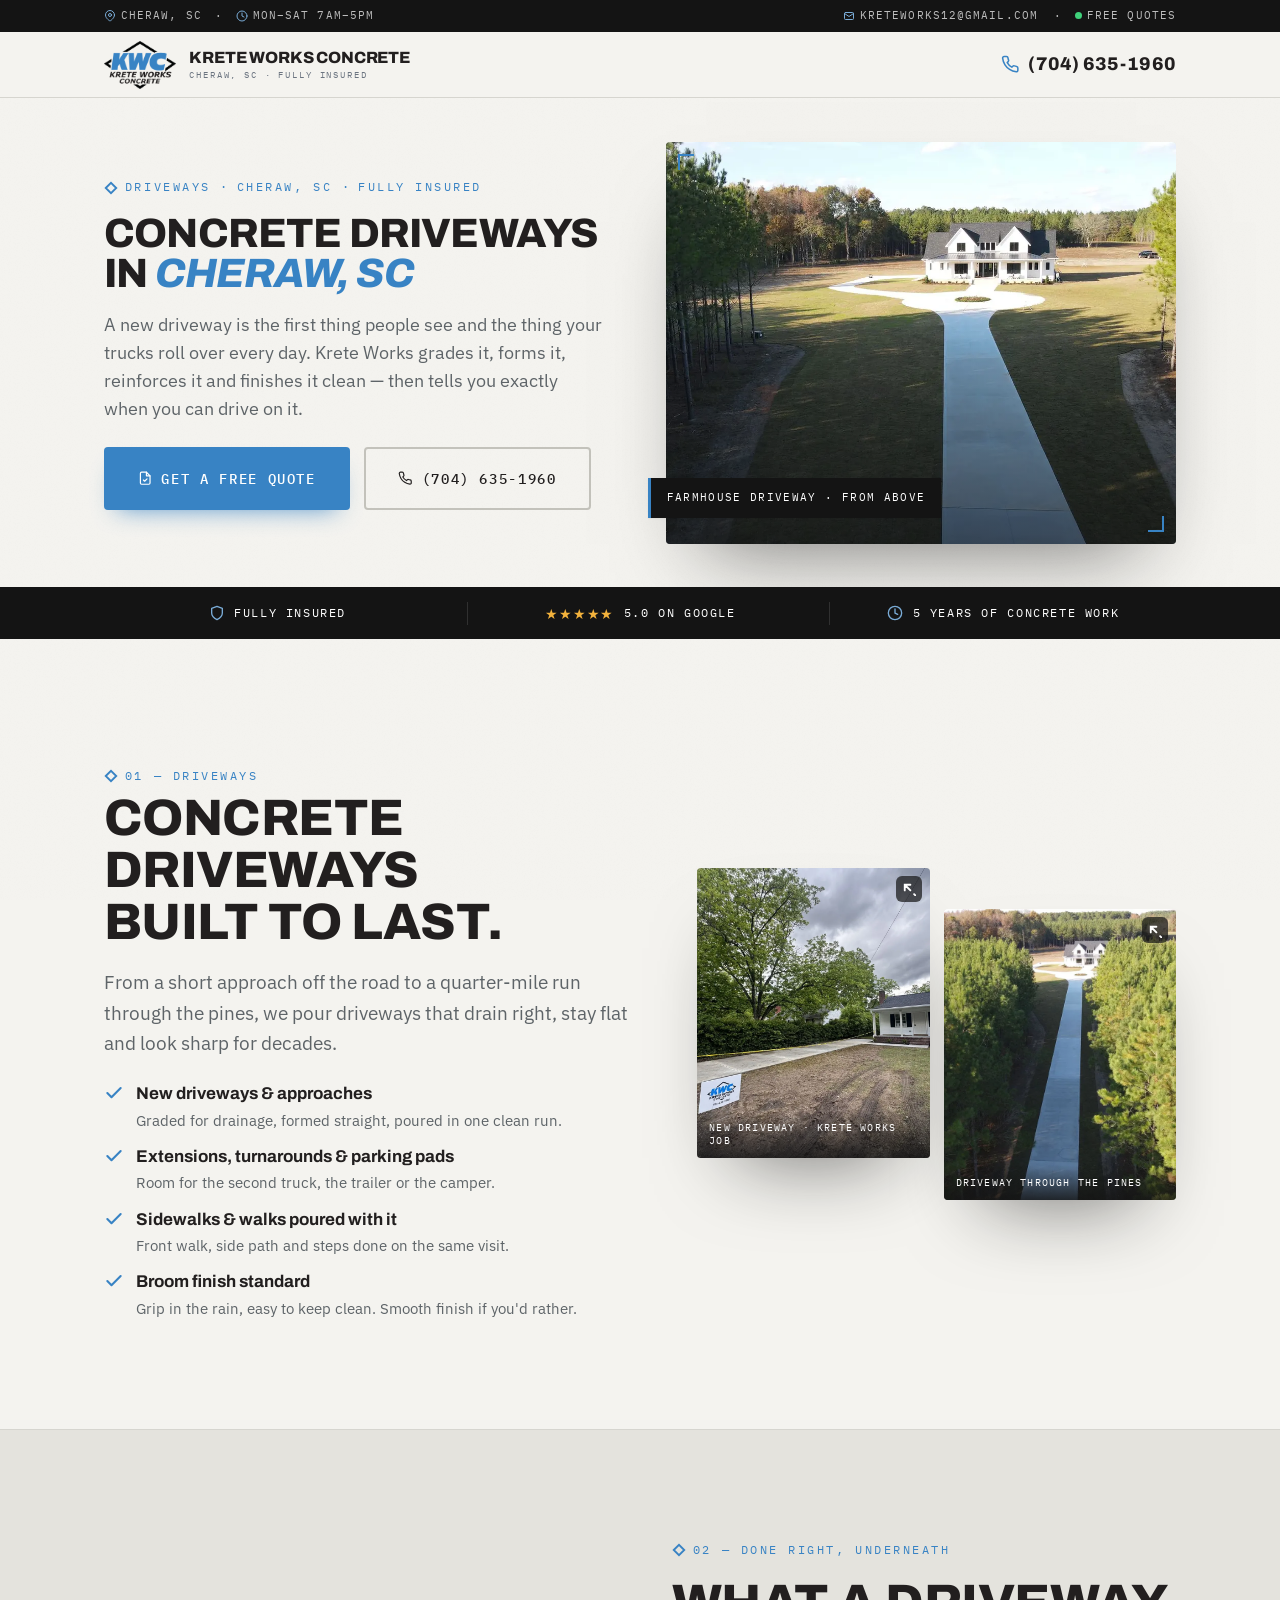
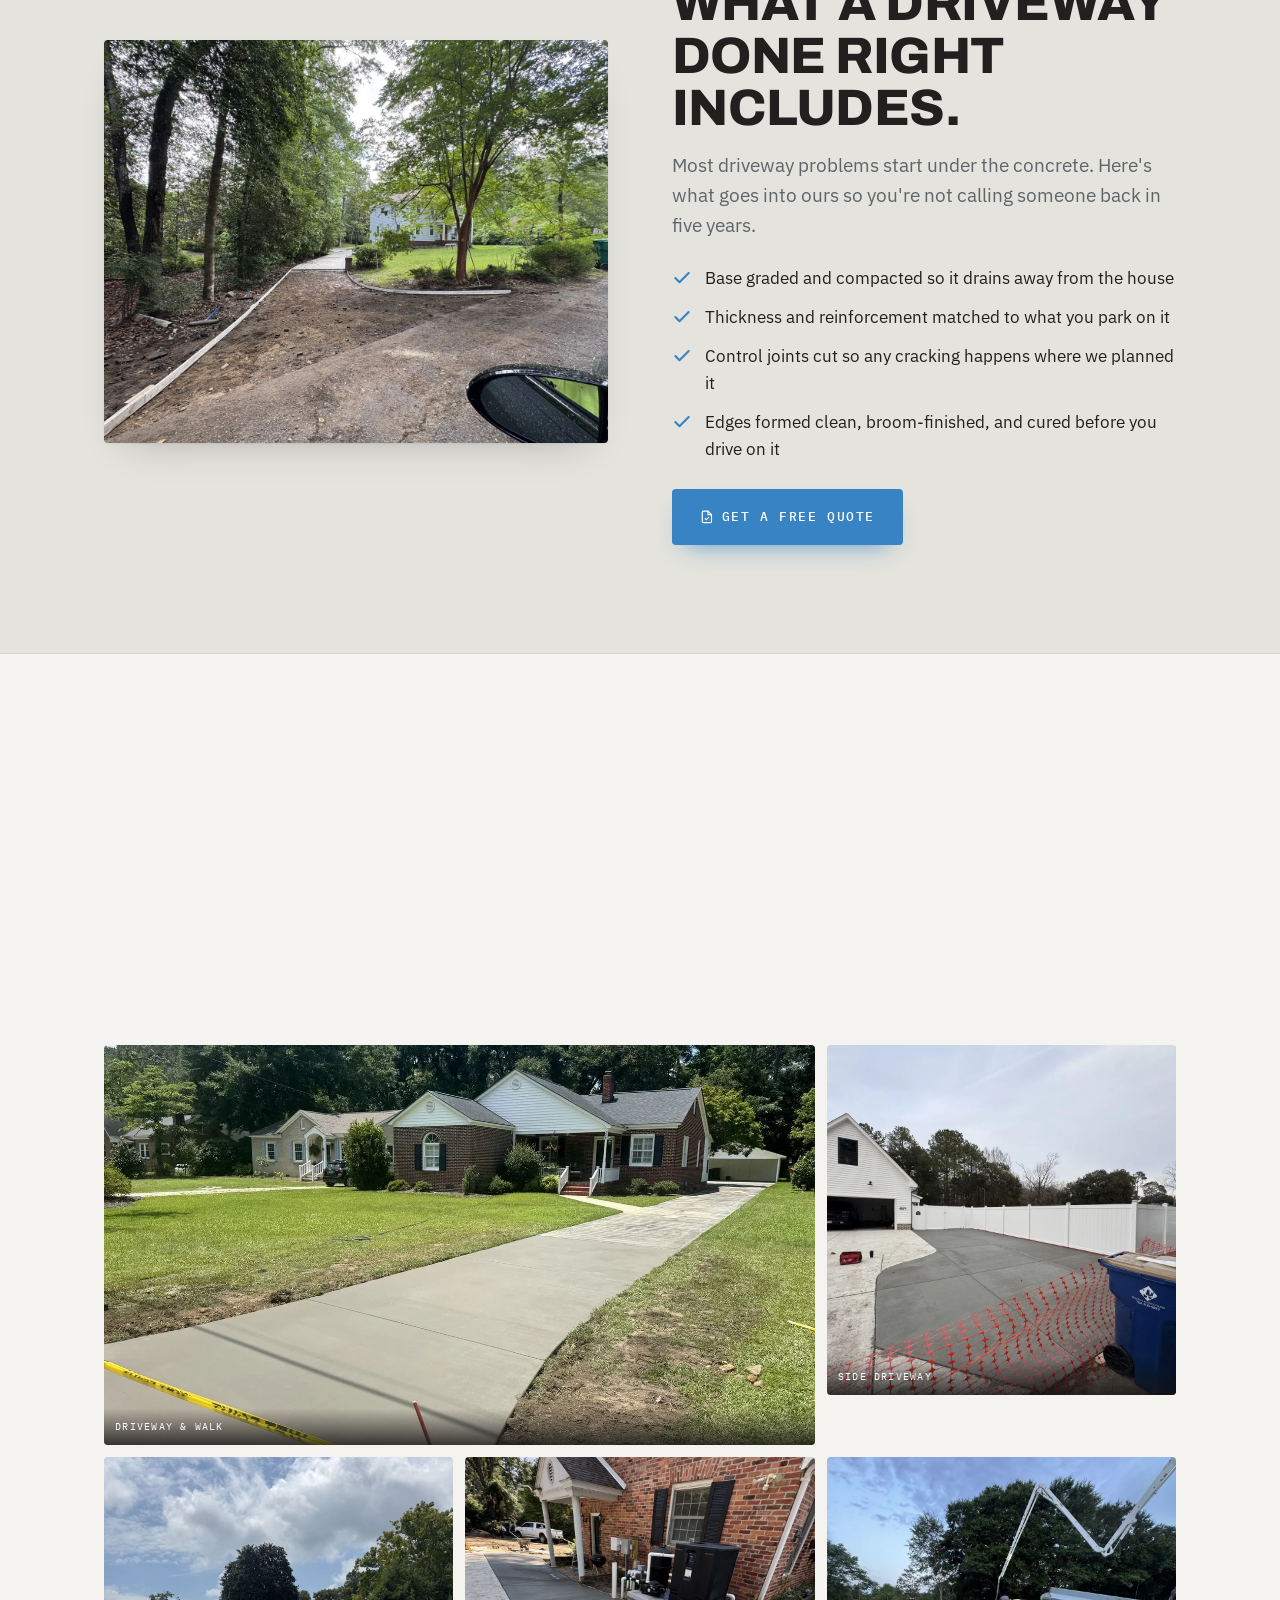
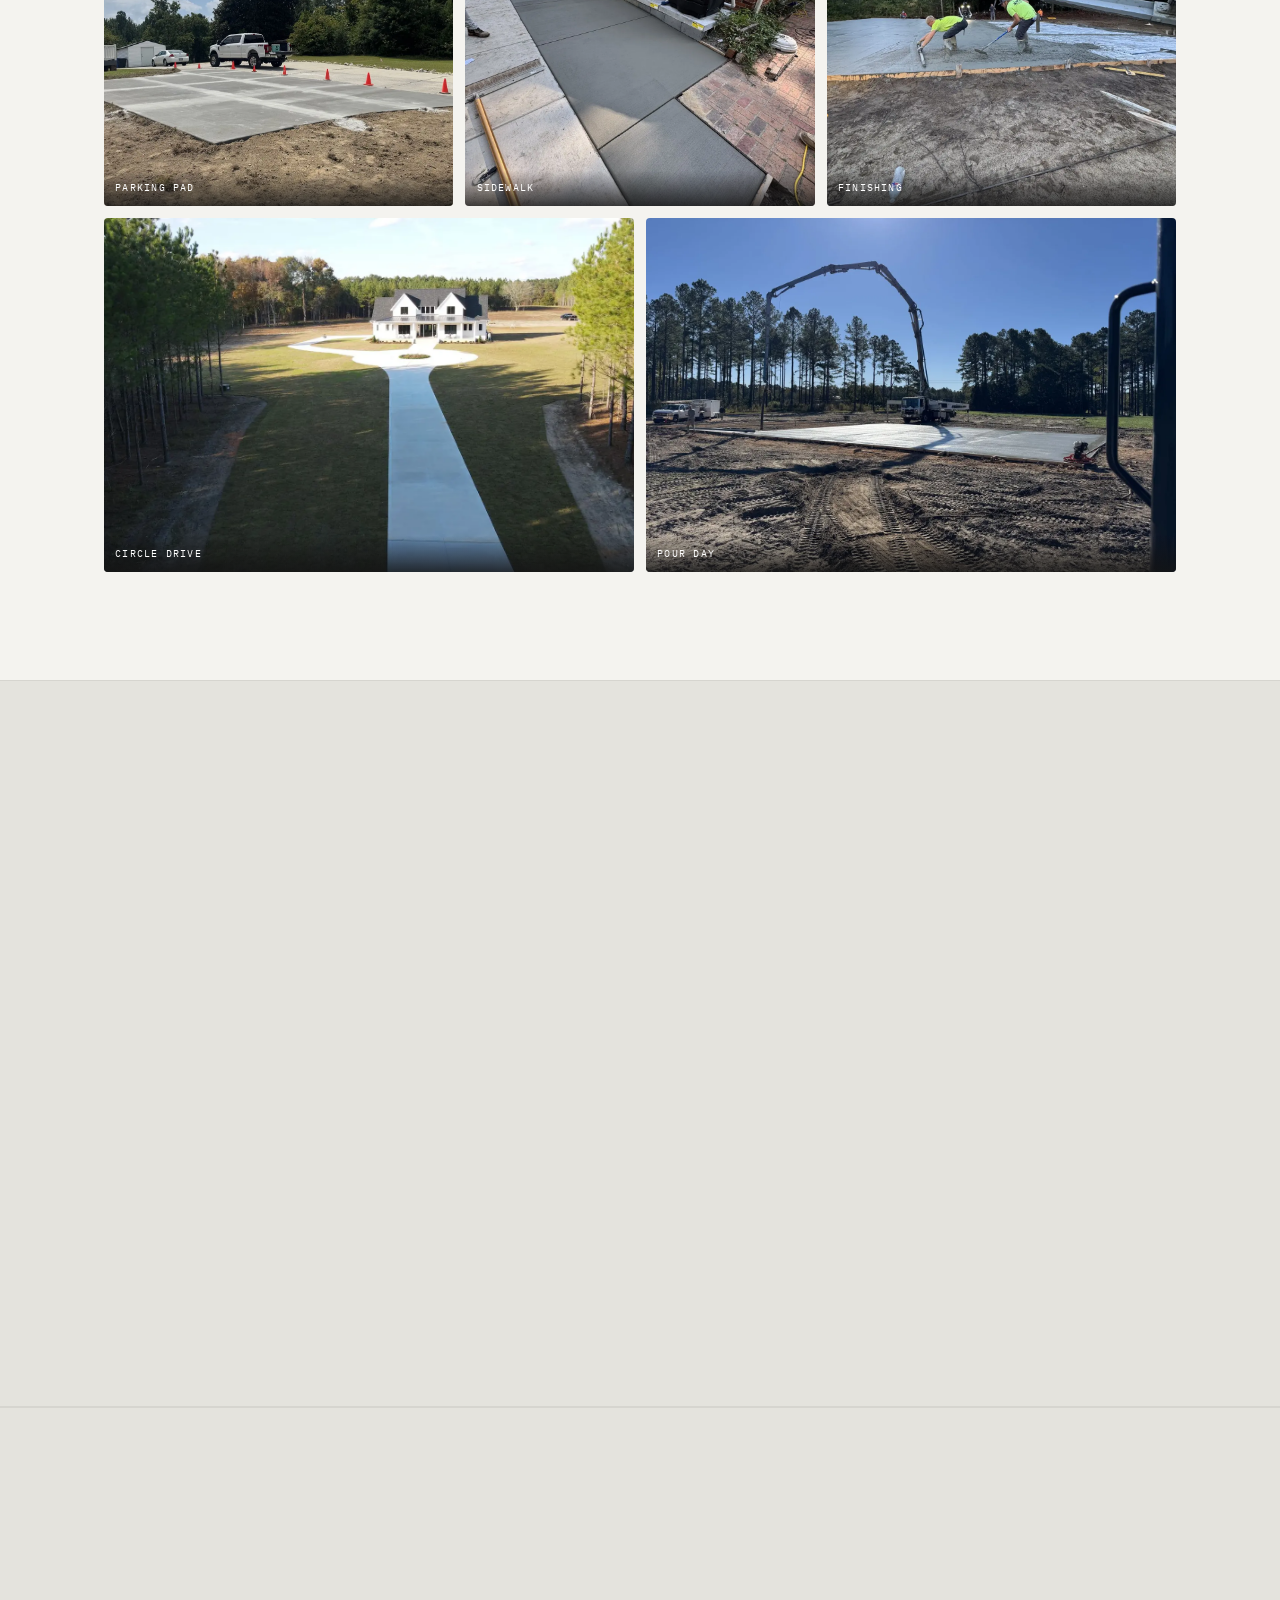
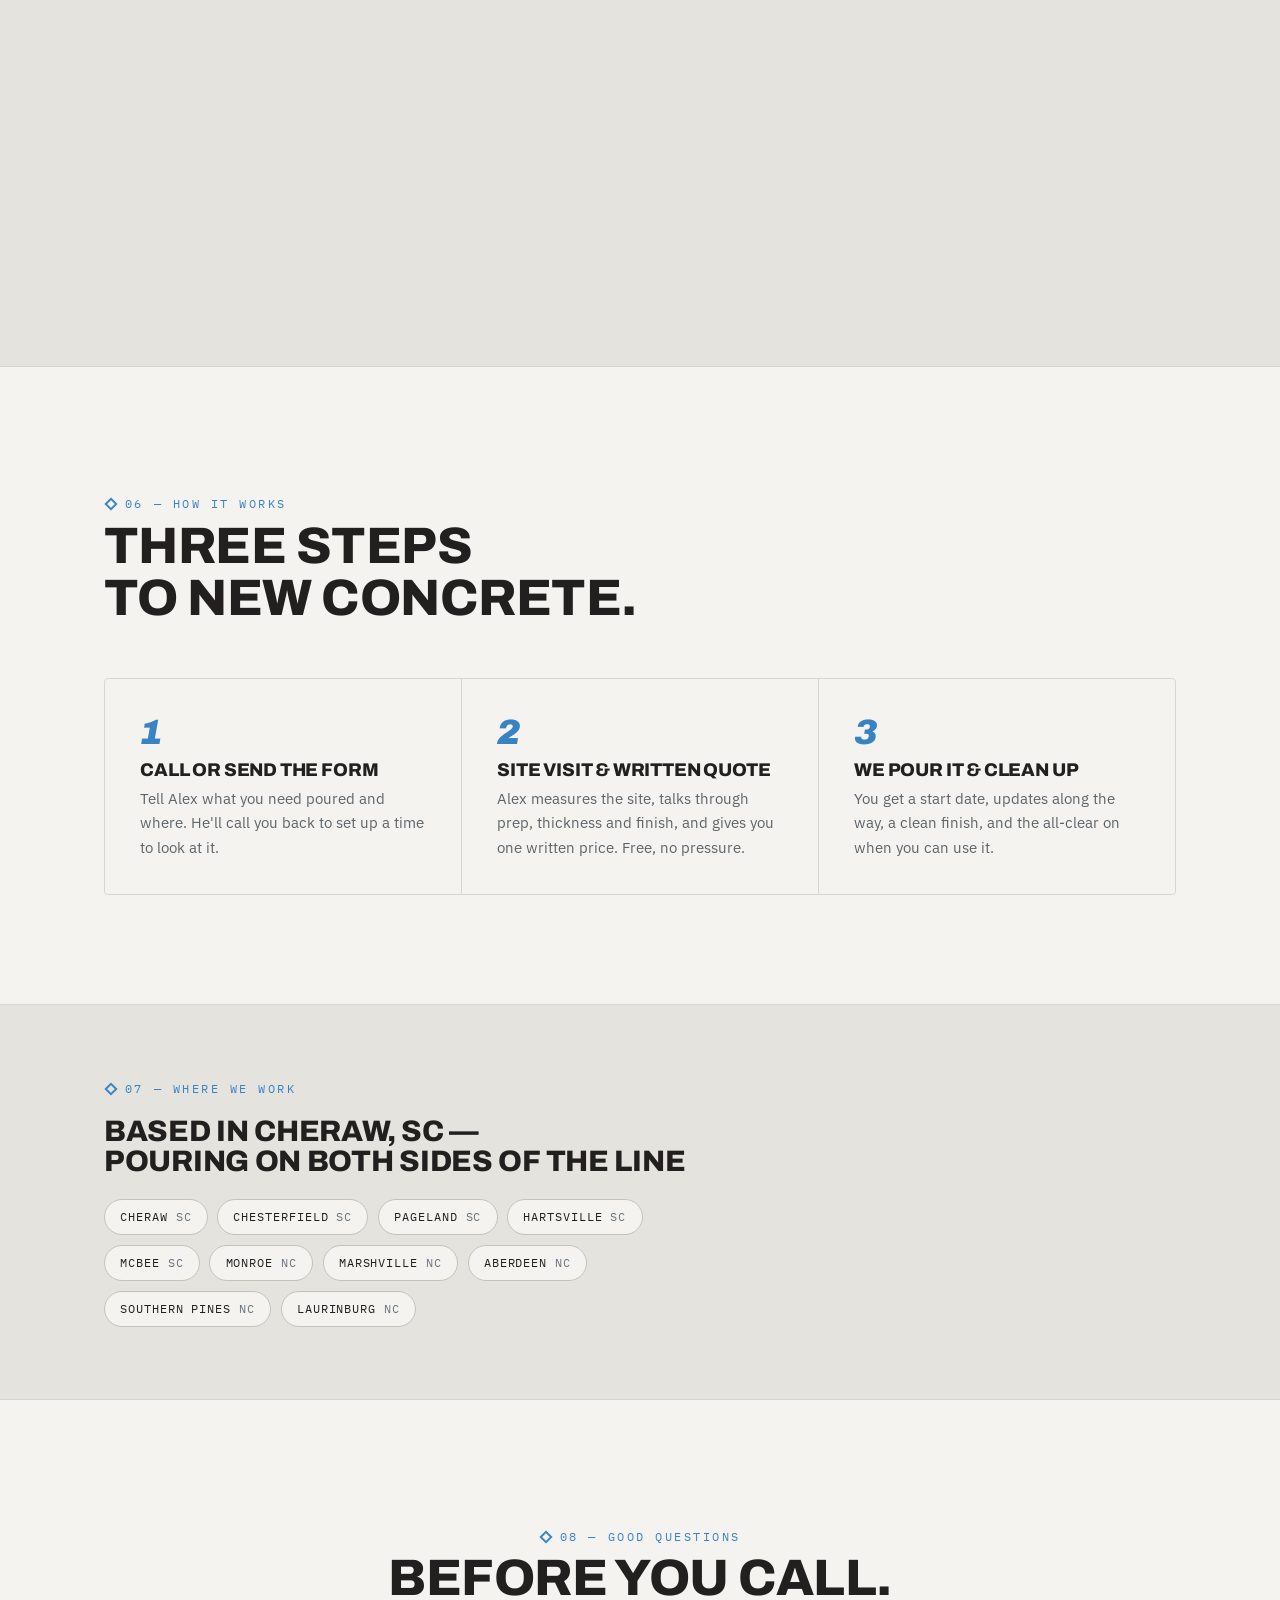
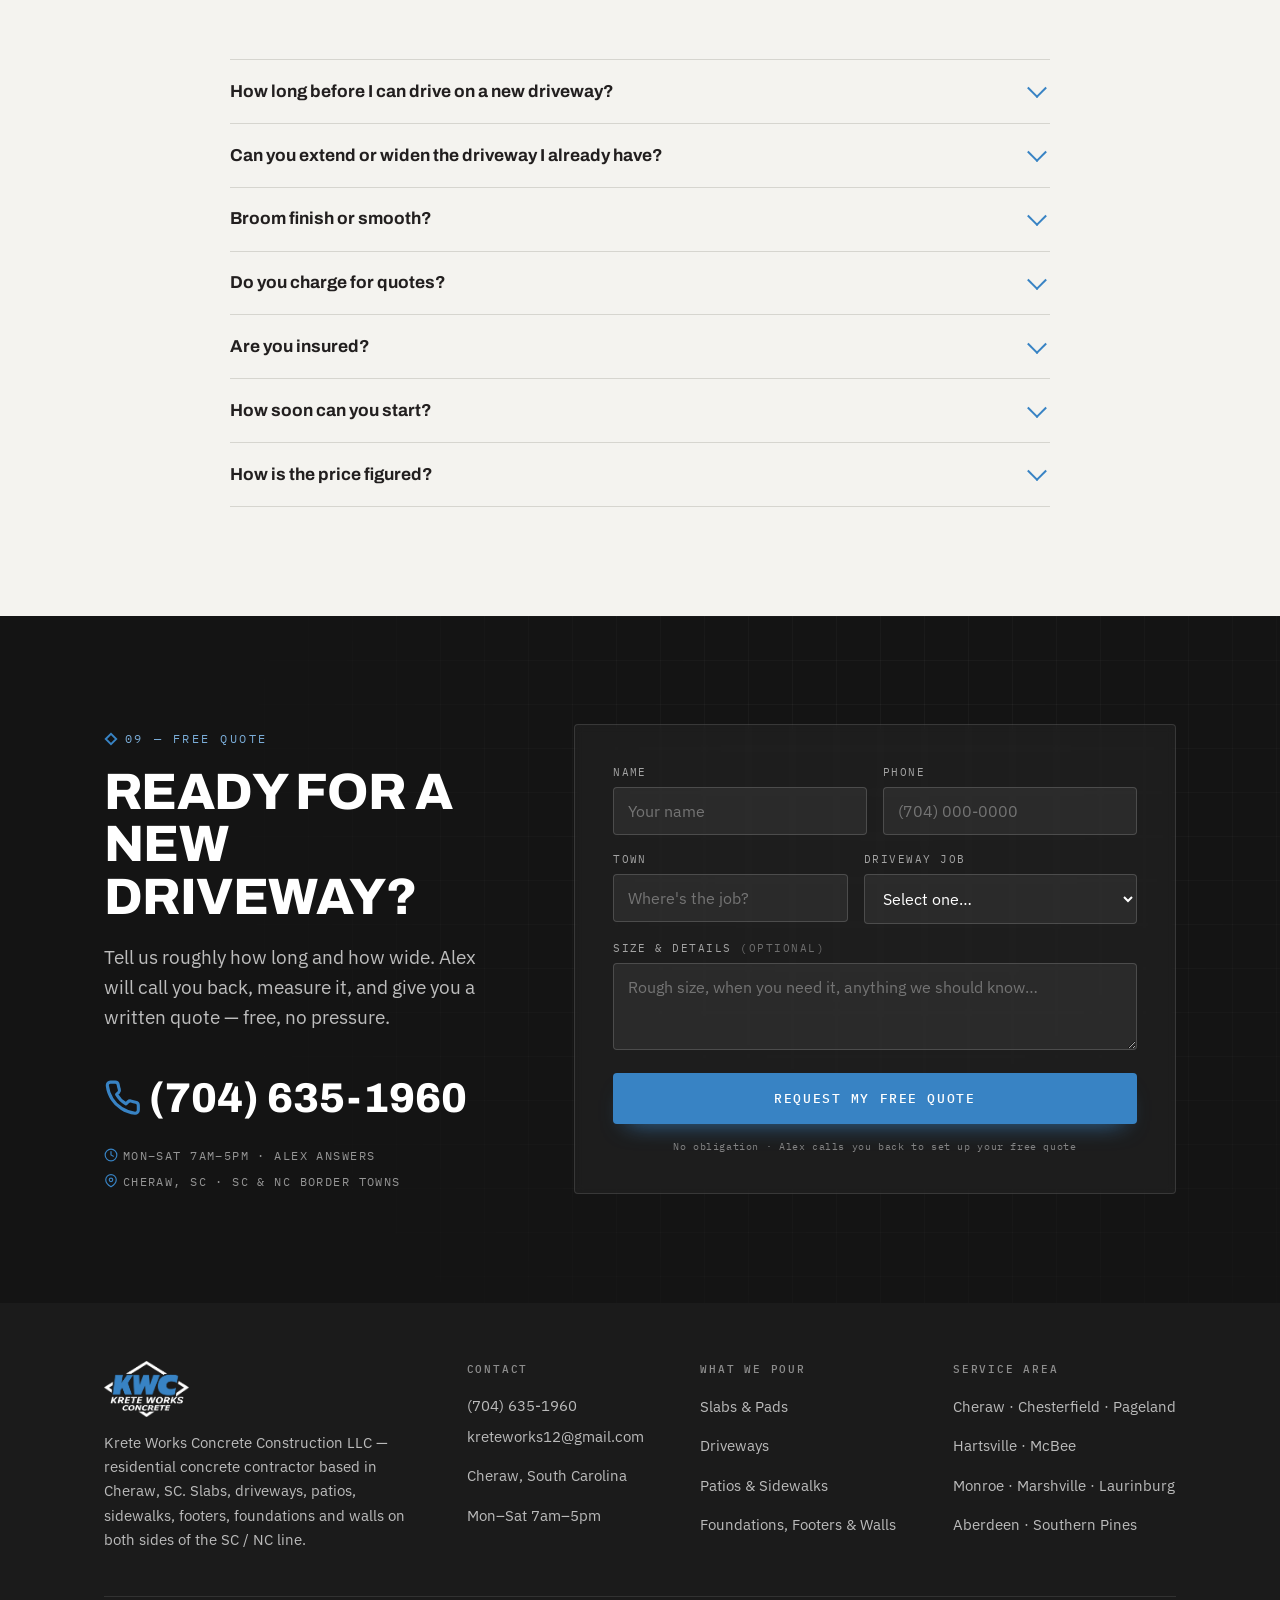
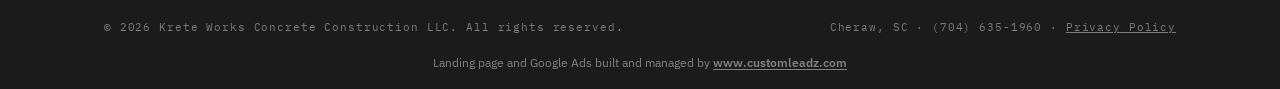
==== commit 89be8242: "Google Ads tag, website-call swap, form conversion; ?s= section jump Co-Authored-By: Claude Fable 5." ====
--- a/driveways.html
+++ b/driveways.html
@@ -3,15 +3,14 @@
 <head>
 <meta charset="UTF-8">
 <meta name="viewport" content="width=device-width, initial-scale=1.0, viewport-fit=cover">
-<!-- ===== TRACKING — fill in once the Google Ads account exists (see README.md) =====
-<script async src="https://www.googletagmanager.com/gtag/js?id=AW-XXXXXXXXXX"></script>
+<!-- Google Ads tag + website-call number swap (account 771-836-2009) -->
+<script async src="https://www.googletagmanager.com/gtag/js?id=AW-17064399996"></script>
 <script>
+  window.dataLayer = window.dataLayer || []; function gtag(){ dataLayer.push(arguments); }
   gtag('js', new Date());
-  gtag('config', 'AW-XXXXXXXXXX');
-  gtag('config', 'AW-XXXXXXXXXX/CALLS_FROM_WEBSITE_LABEL', { 'phone_conversion_number': '(704) 635-1960' });
+  gtag('config', 'AW-17064399996');
+  gtag('config', 'AW-17064399996/QDmcCLKx97IdEPyo-Mg_', { 'phone_conversion_number': '(704) 635-1960' });
 </script>
-===== -->
-<script>window.dataLayer = window.dataLayer || []; function gtag(){ dataLayer.push(arguments); }</script>
 <script>
 if ('scrollRestoration' in history) history.scrollRestoration = 'manual';
 addEventListener('pageshow', function () { if (!location.hash) window.scrollTo(0, 0); });
